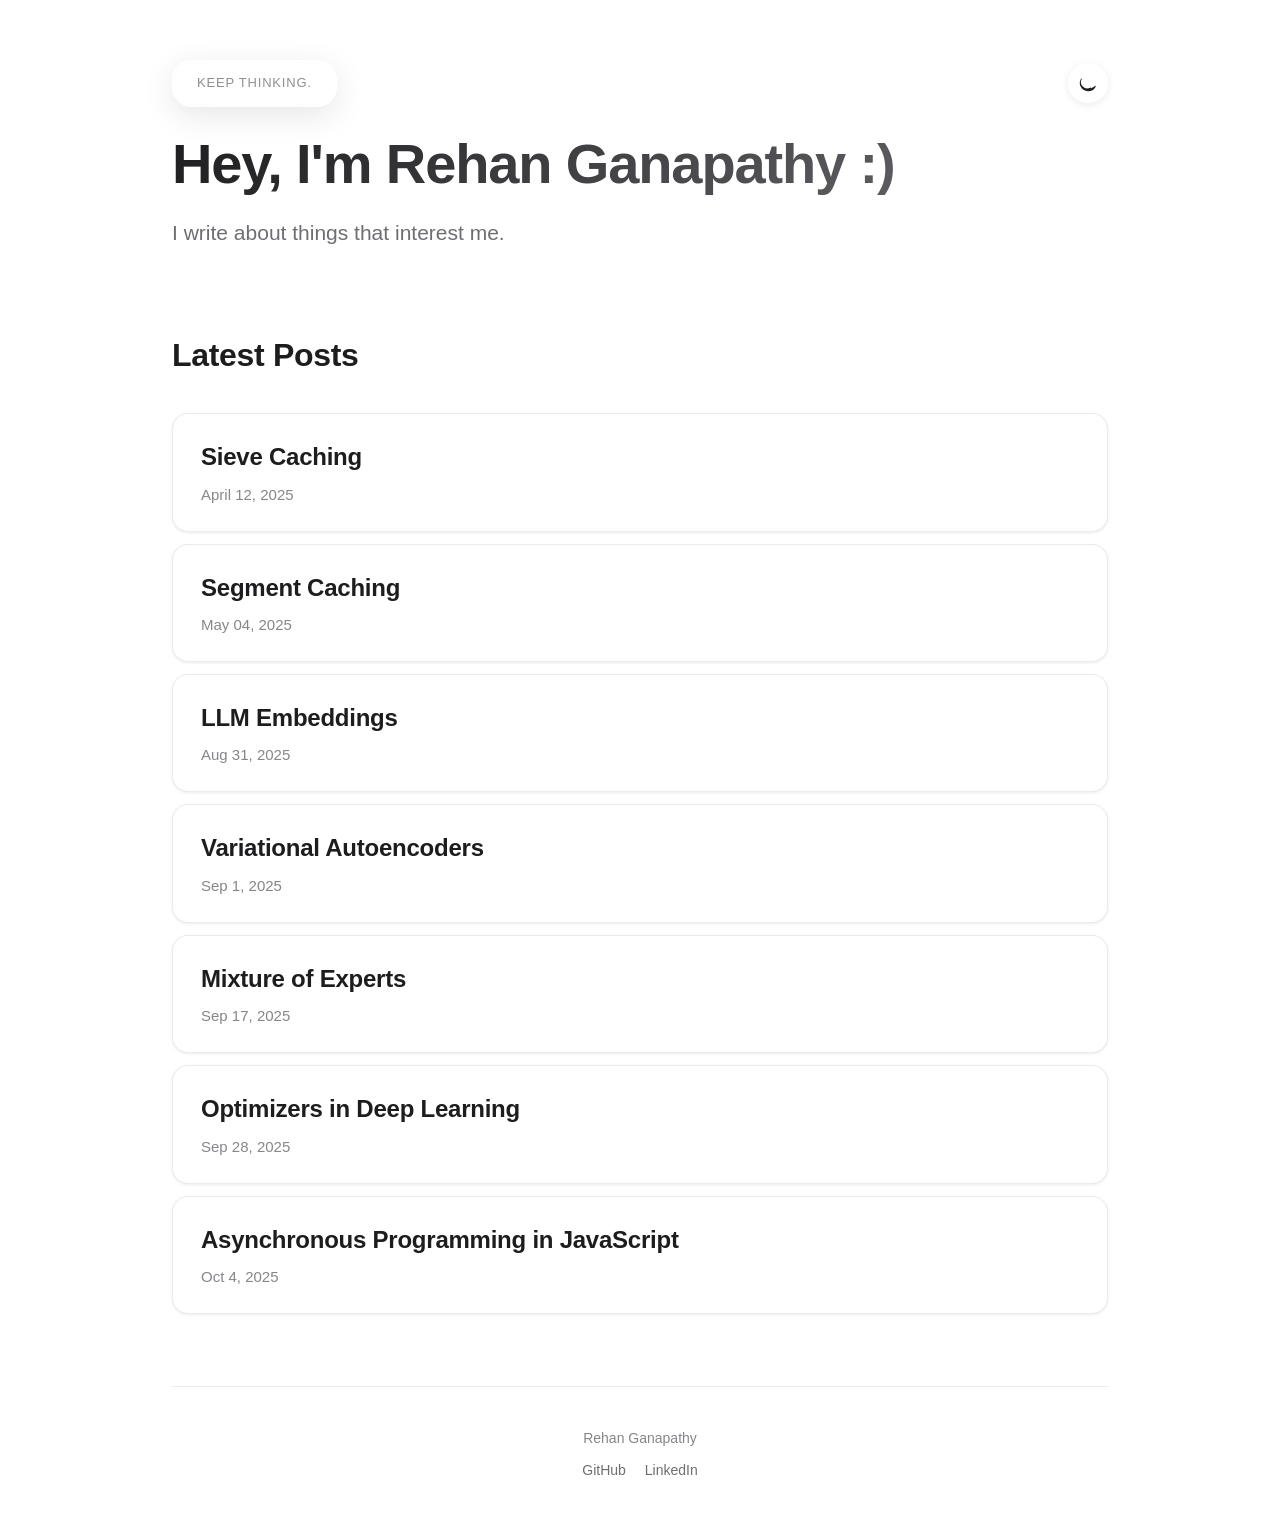
==== index.html @ 19451229 "async" ====
<!DOCTYPE html>
<html lang="en">

<head>
  <meta charset="UTF-8" />
  <meta name="viewport" content="width=device-width, initial-scale=1.0" />
  <title>Rehan Ganapathy – Blog</title>
  <style>
    * {
      margin: 0;
      padding: 0;
      box-sizing: border-box;
    }

    :root {
      --bg-primary: #ffffff;
      --bg-secondary: #f5f5f7;
      --bg-card: #ffffff;
      --text-primary: #1d1d1f;
      --text-secondary: #6e6e73;
      --text-tertiary: #86868b;
      --border: rgba(0, 0, 0, 0.08);
      --accent: #0071e3;
      --accent-hover: #0077ed;
      --shadow: rgba(0, 0, 0, 0.08);
    }

    .dark-mode {
      --bg-primary: #000000;
      --bg-secondary: #0a0a0a;
      --bg-card: #161616;
      --text-primary: #f5f5f7;
      --text-secondary: #a1a1a6;
      --text-tertiary: #6e6e73;
      --border: rgba(255, 255, 255, 0.1);
      --accent: #2997ff;
      --accent-hover: #409eff;
      --shadow: rgba(255, 255, 255, 0.05);
    }

    body {
      font-family: -apple-system, BlinkMacSystemFont, 'SF Pro Display', 'Segoe UI', Roboto, sans-serif;
      background: var(--bg-primary);
      color: var(--text-primary);
      line-height: 1.6;
      transition: background-color 0.4s cubic-bezier(0.4, 0, 0.2, 1), color 0.4s cubic-bezier(0.4, 0, 0.2, 1);
      -webkit-font-smoothing: antialiased;
      -moz-osx-font-smoothing: grayscale;
    }

    .container {
      max-width: 980px;
      margin: 0 auto;
      padding: 0 22px;
    }

    /* Header */
    header {
      padding: 60px 0 40px;
      animation: fadeInDown 0.8s cubic-bezier(0.4, 0, 0.2, 1);
    }

    .header-top {
      display: flex;
      justify-content: space-between;
      align-items: center;
      margin-bottom: 12px;
    }

    .tagline {
      font-size: 13px;
      font-weight: 500;
      letter-spacing: 0.8px;
      text-transform: uppercase;
      color: var(--text-tertiary);
      opacity: 0;
      animation: fadeIn 0.8s cubic-bezier(0.4, 0, 0.2, 1) 0.2s forwards;
      position: relative;
      padding: 12px 24px;
      background: linear-gradient(135deg, rgba(255, 255, 255, 0.1), rgba(255, 255, 255, 0.05));
      backdrop-filter: blur(10px);
      -webkit-backdrop-filter: blur(10px);
      border-radius: 20px;
      border: 1px solid rgba(255, 255, 255, 0.18);
      box-shadow: 0 8px 32px rgba(0, 0, 0, 0.1);
      overflow: hidden;
    }

    .dark-mode .tagline {
      background: linear-gradient(135deg, rgba(255, 255, 255, 0.05), rgba(255, 255, 255, 0.02));
      border: 1px solid rgba(255, 255, 255, 0.1);
      box-shadow: 0 8px 32px rgba(0, 0, 0, 0.3);
    }

    .tagline::before {
      content: '';
      position: absolute;
      top: 0;
      left: -100%;
      width: 100%;
      height: 100%;
      background: linear-gradient(90deg, transparent, rgba(255, 255, 255, 0.3), transparent);
      animation: shimmer 3s infinite;
    }

    .tagline::after {
      content: '';
      position: absolute;
      top: -50%;
      left: -50%;
      width: 200%;
      height: 200%;
      background: radial-gradient(circle, rgba(255, 255, 255, 0.1) 0%, transparent 70%);
      animation: liquidMove 8s ease-in-out infinite;
    }

    @keyframes shimmer {
      0% {
        left: -100%;
      }

      100% {
        left: 100%;
      }
    }

    @keyframes liquidMove {

      0%,
      100% {
        transform: translate(0, 0) scale(1);
      }

      33% {
        transform: translate(30%, 20%) scale(1.1);
      }

      66% {
        transform: translate(-20%, 30%) scale(0.9);
      }
    }

    .theme-toggle {
      width: 40px;
      height: 40px;
      border-radius: 50%;
      border: none;
      background: var(--bg-card);
      color: var(--text-primary);
      cursor: pointer;
      display: flex;
      align-items: center;
      justify-content: center;
      transition: all 0.3s cubic-bezier(0.4, 0, 0.2, 1);
      box-shadow: 0 2px 8px var(--shadow);
    }

    .theme-toggle:hover {
      transform: scale(1.05);
      box-shadow: 0 4px 12px var(--shadow);
    }

    .theme-toggle:active {
      transform: scale(0.95);
    }

    .theme-icon {
      width: 20px;
      height: 20px;
      transition: transform 0.4s cubic-bezier(0.4, 0, 0.2, 1);
    }

    h1 {
      font-size: 56px;
      font-weight: 700;
      letter-spacing: -0.02em;
      margin-bottom: 8px;
      background: linear-gradient(135deg, var(--text-primary) 0%, var(--text-secondary) 100%);
      -webkit-background-clip: text;
      -webkit-text-fill-color: transparent;
      background-clip: text;
      opacity: 0;
      animation: fadeInUp 0.8s cubic-bezier(0.4, 0, 0.2, 1) 0.3s forwards;
    }

    .subtitle {
      font-size: 21px;
      color: var(--text-secondary);
      font-weight: 400;
      opacity: 0;
      animation: fadeInUp 0.8s cubic-bezier(0.4, 0, 0.2, 1) 0.4s forwards;
    }

    /* Main Content */
    main {
      padding: 40px 0 60px;
    }

    .section-title {
      font-size: 32px;
      font-weight: 600;
      letter-spacing: -0.01em;
      margin-bottom: 32px;
      color: var(--text-primary);
      opacity: 0;
      animation: fadeInUp 0.8s cubic-bezier(0.4, 0, 0.2, 1) 0.5s forwards;
    }

    .posts-list {
      list-style: none;
    }

    .post-item {
      margin-bottom: 12px;
      opacity: 0;
      animation: fadeInUp 0.8s cubic-bezier(0.4, 0, 0.2, 1) forwards;
    }

    .post-item:nth-child(1) {
      animation-delay: 0.6s;
    }

    .post-item:nth-child(2) {
      animation-delay: 0.65s;
    }

    .post-item:nth-child(3) {
      animation-delay: 0.7s;
    }

    .post-item:nth-child(4) {
      animation-delay: 0.75s;
    }

    .post-item:nth-child(5) {
      animation-delay: 0.8s;
    }

    .post-item:nth-child(6) {
      animation-delay: 0.85s;
    }

    .post-item:nth-child(7) {
      animation-delay: 0.9s;
    }

    .post-link {
      display: block;
      padding: 24px 28px;
      background: var(--bg-card);
      border-radius: 16px;
      border: 1px solid var(--border);
      text-decoration: none;
      transition: all 0.3s cubic-bezier(0.4, 0, 0.2, 1);
      box-shadow: 0 1px 3px var(--shadow);
    }

    .post-link:hover {
      transform: translateY(-2px);
      box-shadow: 0 8px 24px var(--shadow);
      border-color: var(--accent);
    }

    .post-title {
      font-size: 24px;
      font-weight: 600;
      letter-spacing: -0.01em;
      color: var(--text-primary);
      margin-bottom: 6px;
      transition: color 0.3s cubic-bezier(0.4, 0, 0.2, 1);
    }

    .post-link:hover .post-title {
      color: var(--accent);
    }

    .post-date {
      font-size: 15px;
      color: var(--text-tertiary);
      font-weight: 400;
    }

    /* Footer */
    footer {
      padding: 40px 0;
      text-align: center;
      color: var(--text-tertiary);
      font-size: 14px;
      border-top: 1px solid var(--border);
      opacity: 0;
      animation: fadeIn 0.8s cubic-bezier(0.4, 0, 0.2, 1) 1s forwards;
    }

    /* Animations */
    @keyframes fadeIn {
      from {
        opacity: 0;
      }

      to {
        opacity: 1;
      }
    }

    @keyframes fadeInDown {
      from {
        opacity: 0;
        transform: translateY(-20px);
      }

      to {
        opacity: 1;
        transform: translateY(0);
      }
    }

    @keyframes fadeInUp {
      from {
        opacity: 0;
        transform: translateY(20px);
      }

      to {
        opacity: 1;
        transform: translateY(0);
      }
    }

    /* Responsive */
    @media (max-width: 768px) {
      h1 {
        font-size: 40px;
      }

      .subtitle {
        font-size: 18px;
      }

      .section-title {
        font-size: 28px;
      }

      .post-title {
        font-size: 20px;
      }

      .post-link {
        padding: 20px 24px;
      }
    }

    @media (max-width: 480px) {
      h1 {
        font-size: 32px;
      }

      .subtitle {
        font-size: 16px;
      }

      .post-link {
        padding: 18px 20px;
      }
    }
  </style>
</head>

<body>
  <div class="container">
    <header>
      <div class="header-top">
        <div class="tagline">keep thinking.</div>
        <button class="theme-toggle" id="themeToggle" aria-label="Toggle theme">
          <svg class="theme-icon" id="themeIcon" fill="currentColor" viewBox="0 0 24 24">
            <path
              d="M21.752 15.002A9.718 9.718 0 0112 21.75a9.75 9.75 0 01-8.485-14.68.75.75 0 011.235-.16 7.5 7.5 0 0010.34 10.34.75.75 0 01.16 1.235z" />
          </svg>
        </button>
      </div>
      <h1>Hey, I'm Rehan Ganapathy :)</h1>
      <p class="subtitle">I write about things that interest me.</p>
    </header>

    <main>
      <h2 class="section-title">Latest Posts</h2>
      <ul class="posts-list">
        <li class="post-item">
          <a href="/posts/sieve.html" class="post-link">
            <div class="post-title">Sieve Caching</div>
            <div class="post-date">April 12, 2025</div>
          </a>
        </li>
        <li class="post-item">
          <a href="/posts/segacache.html" class="post-link">
            <div class="post-title">Segment Caching</div>
            <div class="post-date">May 04, 2025</div>
          </a>
        </li>
        <li class="post-item">
          <a href="/posts/llm_embeddings.html" class="post-link">
            <div class="post-title">LLM Embeddings</div>
            <div class="post-date">Aug 31, 2025</div>
          </a>
        </li>
        <li class="post-item">
          <a href="/posts/vae.html" class="post-link">
            <div class="post-title">Variational Autoencoders</div>
            <div class="post-date">Sep 1, 2025</div>
          </a>
        </li>
        <li class="post-item">
          <a href="/posts/moe.html" class="post-link">
            <div class="post-title">Mixture of Experts</div>
            <div class="post-date">Sep 17, 2025</div>
          </a>
        </li>
        <li class="post-item">
          <a href="/posts/optimisers.html" class="post-link">
            <div class="post-title">Optimizers in Deep Learning</div>
            <div class="post-date">Sep 28, 2025</div>
          </a>
        </li>
        <li class="post-item">
          <a href="/posts/async-js.html" class="post-link">
            <div class="post-title">Asynchronous Programming in JavaScript</div>
            <div class="post-date">Oct 4, 2025</div>
          </a>
        </li>
      </ul>
    </main>

    <footer>
      Rehan Ganapathy
      <div style="margin-top: 10px;">
        <a href="https://github.com/rehanganapathy" target="_blank"
          style="margin-right: 15px; text-decoration: none; color: var(--text-secondary);">GitHub</a>
        <a href="https://linkedin.com/in/rehanganapathy" target="_blank"
          style="text-decoration: none; color: var(--text-secondary);">LinkedIn</a>
      </div>
    </footer>
  </div>

  <script>
    const themeToggle = document.getElementById('themeToggle');
    const themeIcon = document.getElementById('themeIcon');
    const html = document.documentElement;

    // Initialize theme from memory
    let darkMode = false;
    const savedTheme = window.darkModePreference;
    if (savedTheme !== undefined) {
      darkMode = savedTheme;
    } else if (window.matchMedia('(prefers-color-scheme: dark)').matches) {
      darkMode = true;
    }

    function updateTheme() {
      if (darkMode) {
        document.body.classList.add('dark-mode');
        themeIcon.innerHTML = '<circle cx="12" cy="12" r="5"/><line x1="12" y1="1" x2="12" y2="3"/><line x1="12" y1="21" x2="12" y2="23"/><line x1="4.22" y1="4.22" x2="5.64" y2="5.64"/><line x1="18.36" y1="18.36" x2="19.78" y2="19.78"/><line x1="1" y1="12" x2="3" y2="12"/><line x1="21" y1="12" x2="23" y2="12"/><line x1="4.22" y1="19.78" x2="5.64" y2="18.36"/><line x1="18.36" y1="5.64" x2="19.78" y2="4.22"/>';
      } else {
        document.body.classList.remove('dark-mode');
        themeIcon.innerHTML = '<path d="M21.752 15.002A9.718 9.718 0 0112 21.75a9.75 9.75 0 01-8.485-14.68.75.75 0 011.235-.16 7.5 7.5 0 0010.34 10.34.75.75 0 01.16 1.235z" />';
      }
      window.darkModePreference = darkMode;
    }

    themeToggle.addEventListener('click', () => {
      darkMode = !darkMode;
      updateTheme();
    });

    updateTheme();
  </script>
</body>

</html>
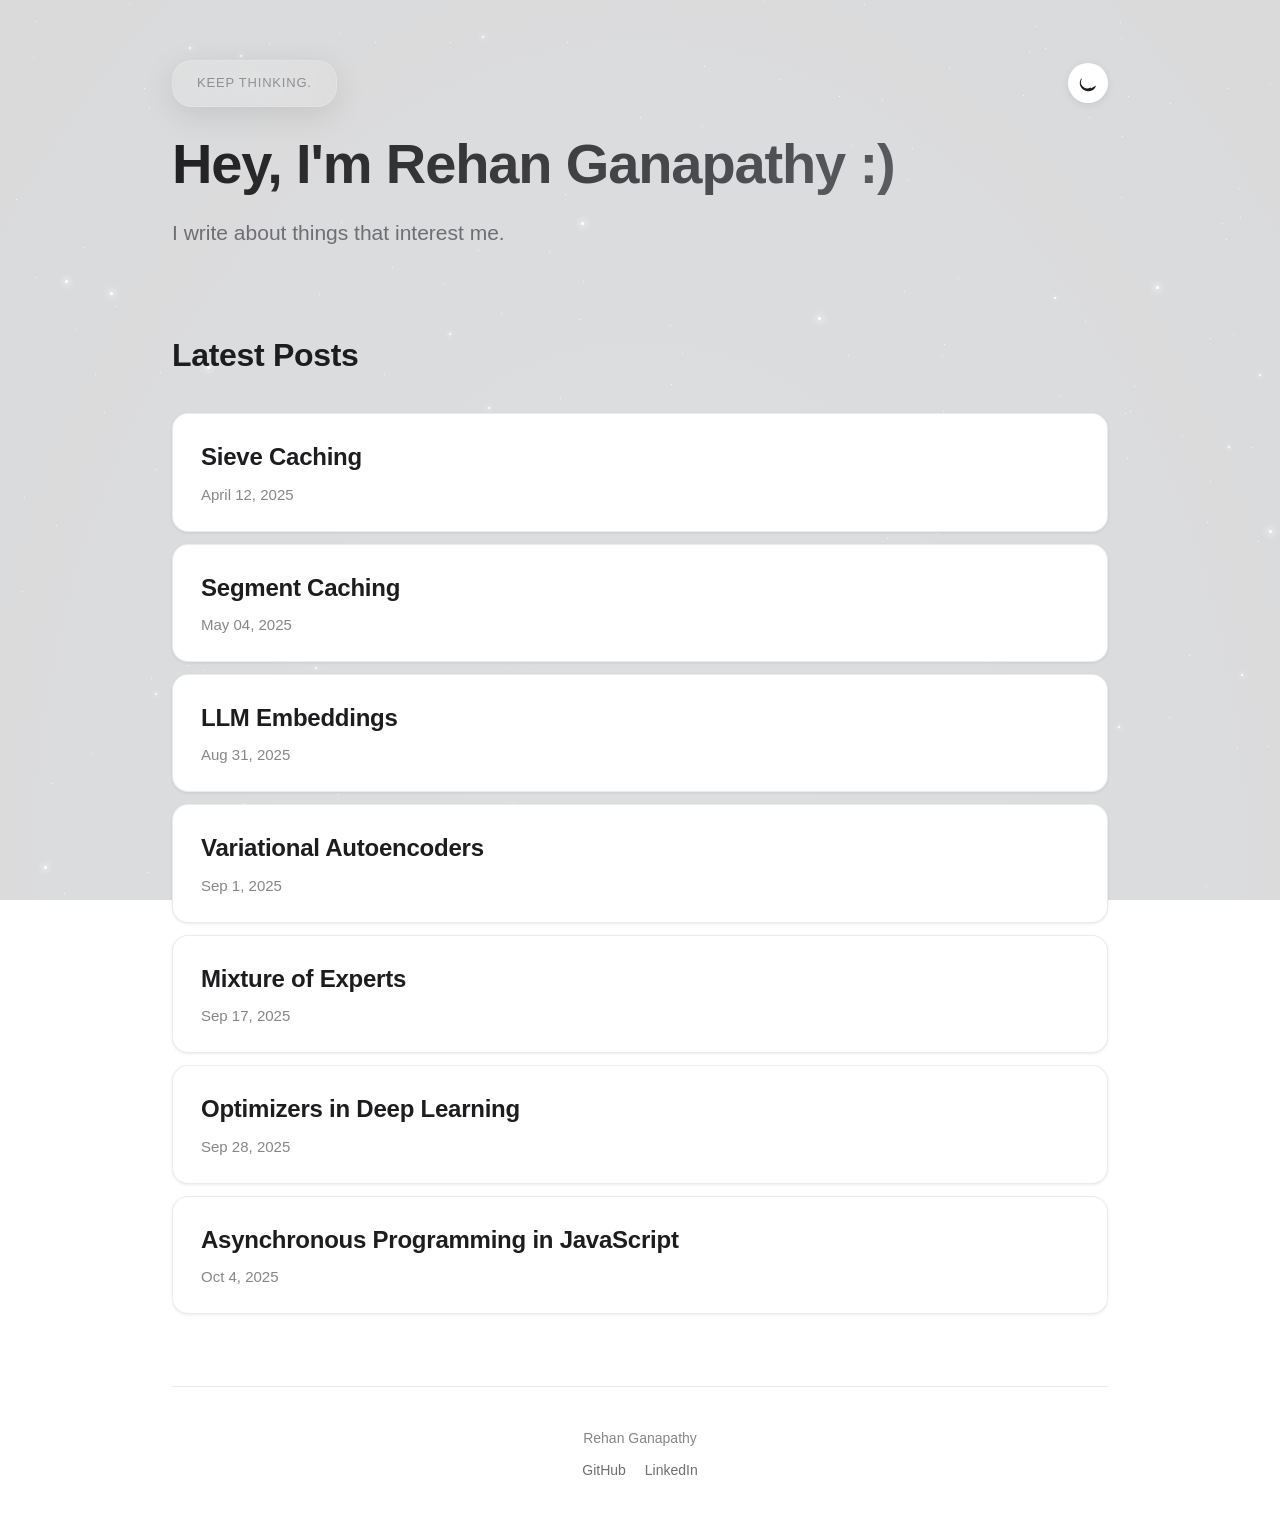
==== commit 1a0bc68c: "bg" ====
--- a/index.html
+++ b/index.html
@@ -5,6 +5,7 @@
   <meta charset="UTF-8" />
   <meta name="viewport" content="width=device-width, initial-scale=1.0" />
   <title>Rehan Ganapathy – Blog</title>
+  <link rel="icon" href="favicon.png" type="image/x-icon" />
   <style>
     * {
       margin: 0;
@@ -46,12 +47,70 @@
       transition: background-color 0.4s cubic-bezier(0.4, 0, 0.2, 1), color 0.4s cubic-bezier(0.4, 0, 0.2, 1);
       -webkit-font-smoothing: antialiased;
       -moz-osx-font-smoothing: grayscale;
+      position: relative;
+      overflow-x: hidden;
+    }
+
+    /* Astronomical Background with Shooting Stars */
+    .stars-container {
+      position: fixed;
+      top: 0;
+      left: 0;
+      width: 100%;
+      height: 100%;
+      pointer-events: none;
+      z-index: 0;
+      overflow: hidden;
+      background: radial-gradient(ellipse at bottom, #1B2735 0%, #090A0F 100%);
+      opacity: 0.15;
+    }
+
+    .dark-mode .stars-container {
+      opacity: 0.6;
+    }
+
+    /* Static starfield */
+    .star {
+      position: absolute;
+      width: 1px;
+      height: 1px;
+      background: white;
+      border-radius: 50%;
+      animation: twinkle 3s infinite;
+    }
+
+    @keyframes twinkle {
+
+      0%,
+      100% {
+        opacity: 0.3;
+      }
+
+      50% {
+        opacity: 1;
+      }
+    }
+
+    /* Larger accent stars */
+    .star.large {
+      width: 2px;
+      height: 2px;
+      box-shadow: 0 0 4px 1px rgba(255, 255, 255, 0.5);
+    }
+
+    .star.xlarge {
+      width: 3px;
+      height: 3px;
+      box-shadow: 0 0 6px 2px rgba(255, 255, 255, 0.6);
+      animation: twinkle 2s infinite;
     }
 
     .container {
       max-width: 980px;
       margin: 0 auto;
       padding: 0 22px;
+      position: relative;
+      z-index: 1;
     }
 
     /* Header */
@@ -366,6 +425,8 @@
 </head>
 
 <body>
+  <div class="stars-container" id="starsContainer"></div>
+
   <div class="container">
     <header>
       <div class="header-top">
@@ -441,6 +502,36 @@
   </div>
 
   <script>
+    // Create astronomical background with shooting stars
+    const starsContainer = document.getElementById('starsContainer');
+
+    // Create static starfield
+    function createStarfield() {
+      const numberOfStars = 200;
+
+      for (let i = 0; i < numberOfStars; i++) {
+        const star = document.createElement('div');
+        star.className = 'star';
+
+        // Random size categories
+        const rand = Math.random();
+        if (rand > 0.95) {
+          star.classList.add('xlarge');
+        } else if (rand > 0.85) {
+          star.classList.add('large');
+        }
+
+        star.style.left = `${Math.random() * 100}%`;
+        star.style.top = `${Math.random() * 100}%`;
+        star.style.animationDelay = `${Math.random() * 3}s`;
+
+        starsContainer.appendChild(star);
+      }
+    }
+
+    // Initialize starfield
+    createStarfield();
+
     const themeToggle = document.getElementById('themeToggle');
     const themeIcon = document.getElementById('themeIcon');
     const html = document.documentElement;
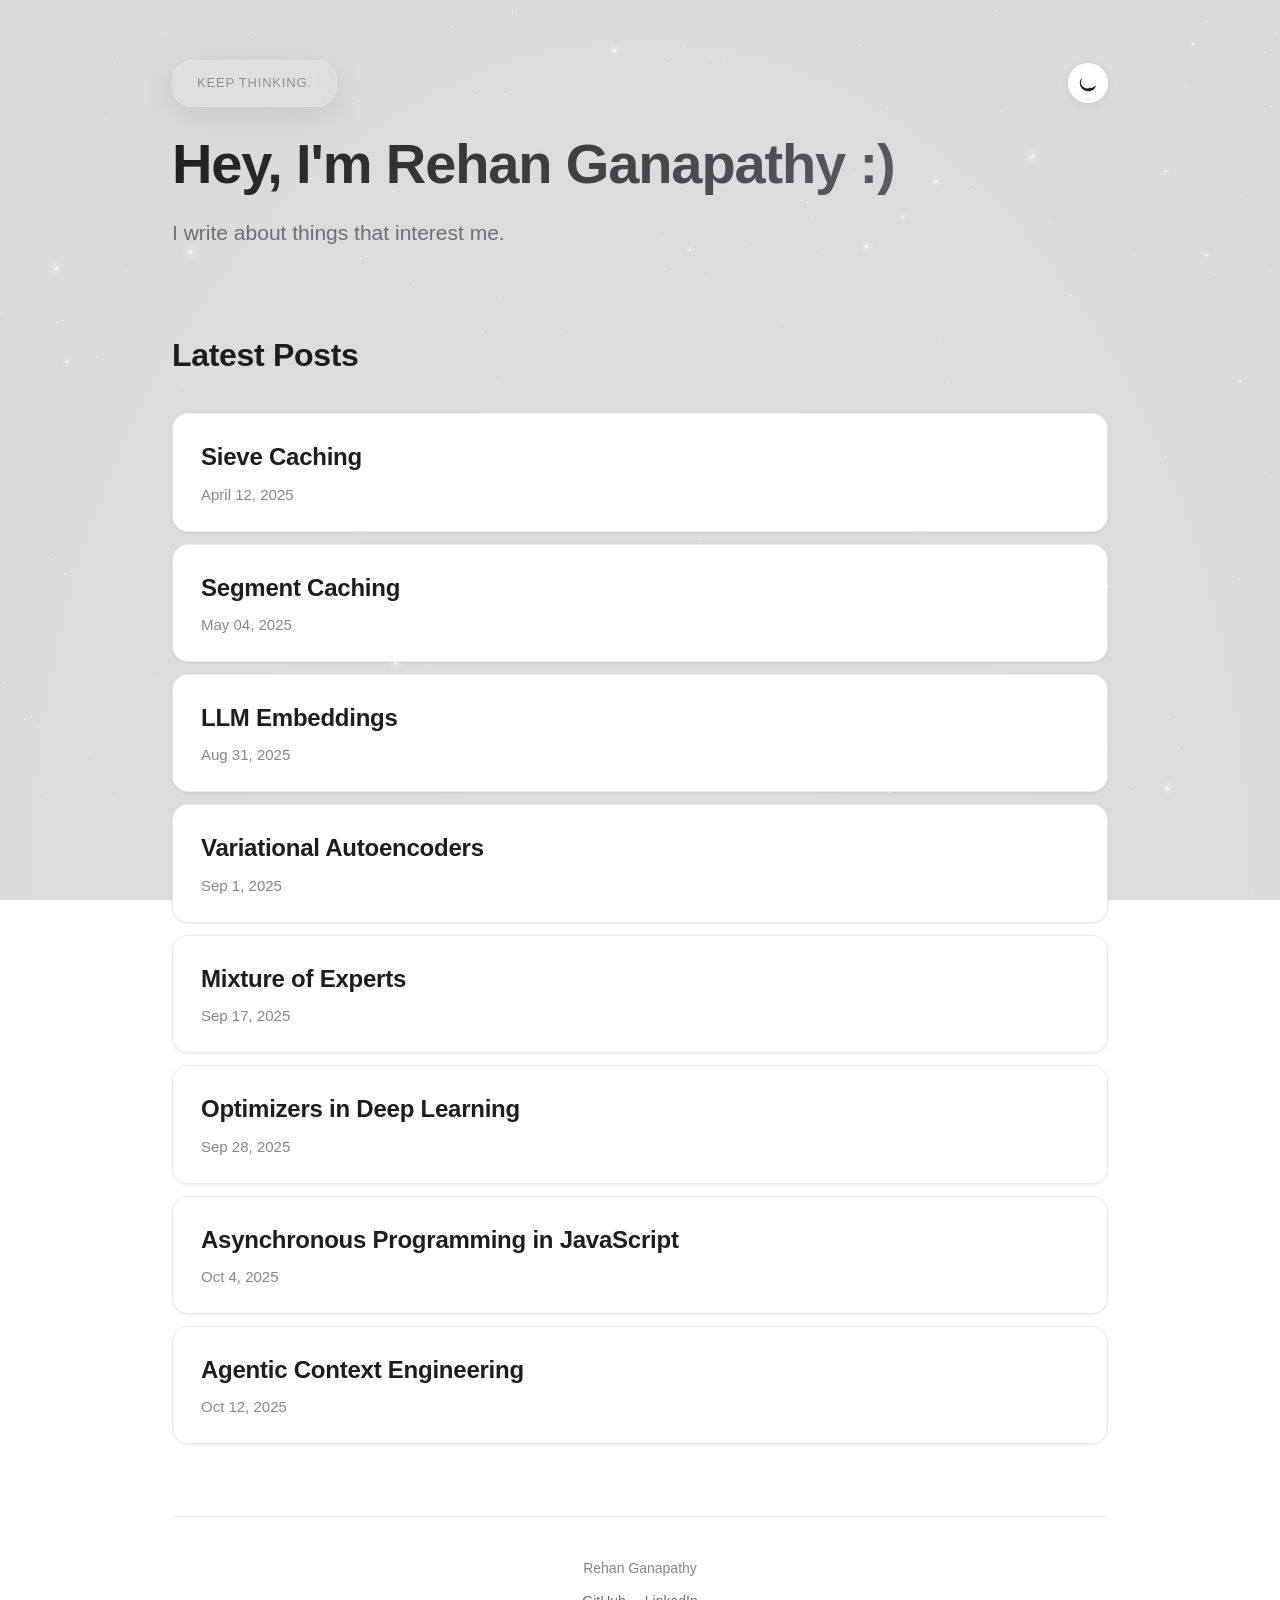
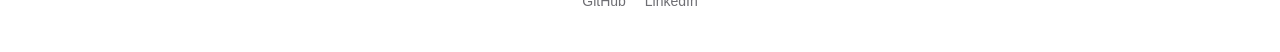
==== commit 127efad5: "context eng" ====
--- a/index.html
+++ b/index.html
@@ -487,6 +487,12 @@
             <div class="post-date">Oct 4, 2025</div>
           </a>
         </li>
+        <li class="post-item">
+          <a href="/posts/agent_context_engineering.html" class="post-link">
+            <div class="post-title">Agentic Context Engineering</div>
+            <div class="post-date">Oct 12, 2025</div>
+          </a>
+        </li>
       </ul>
     </main>
 
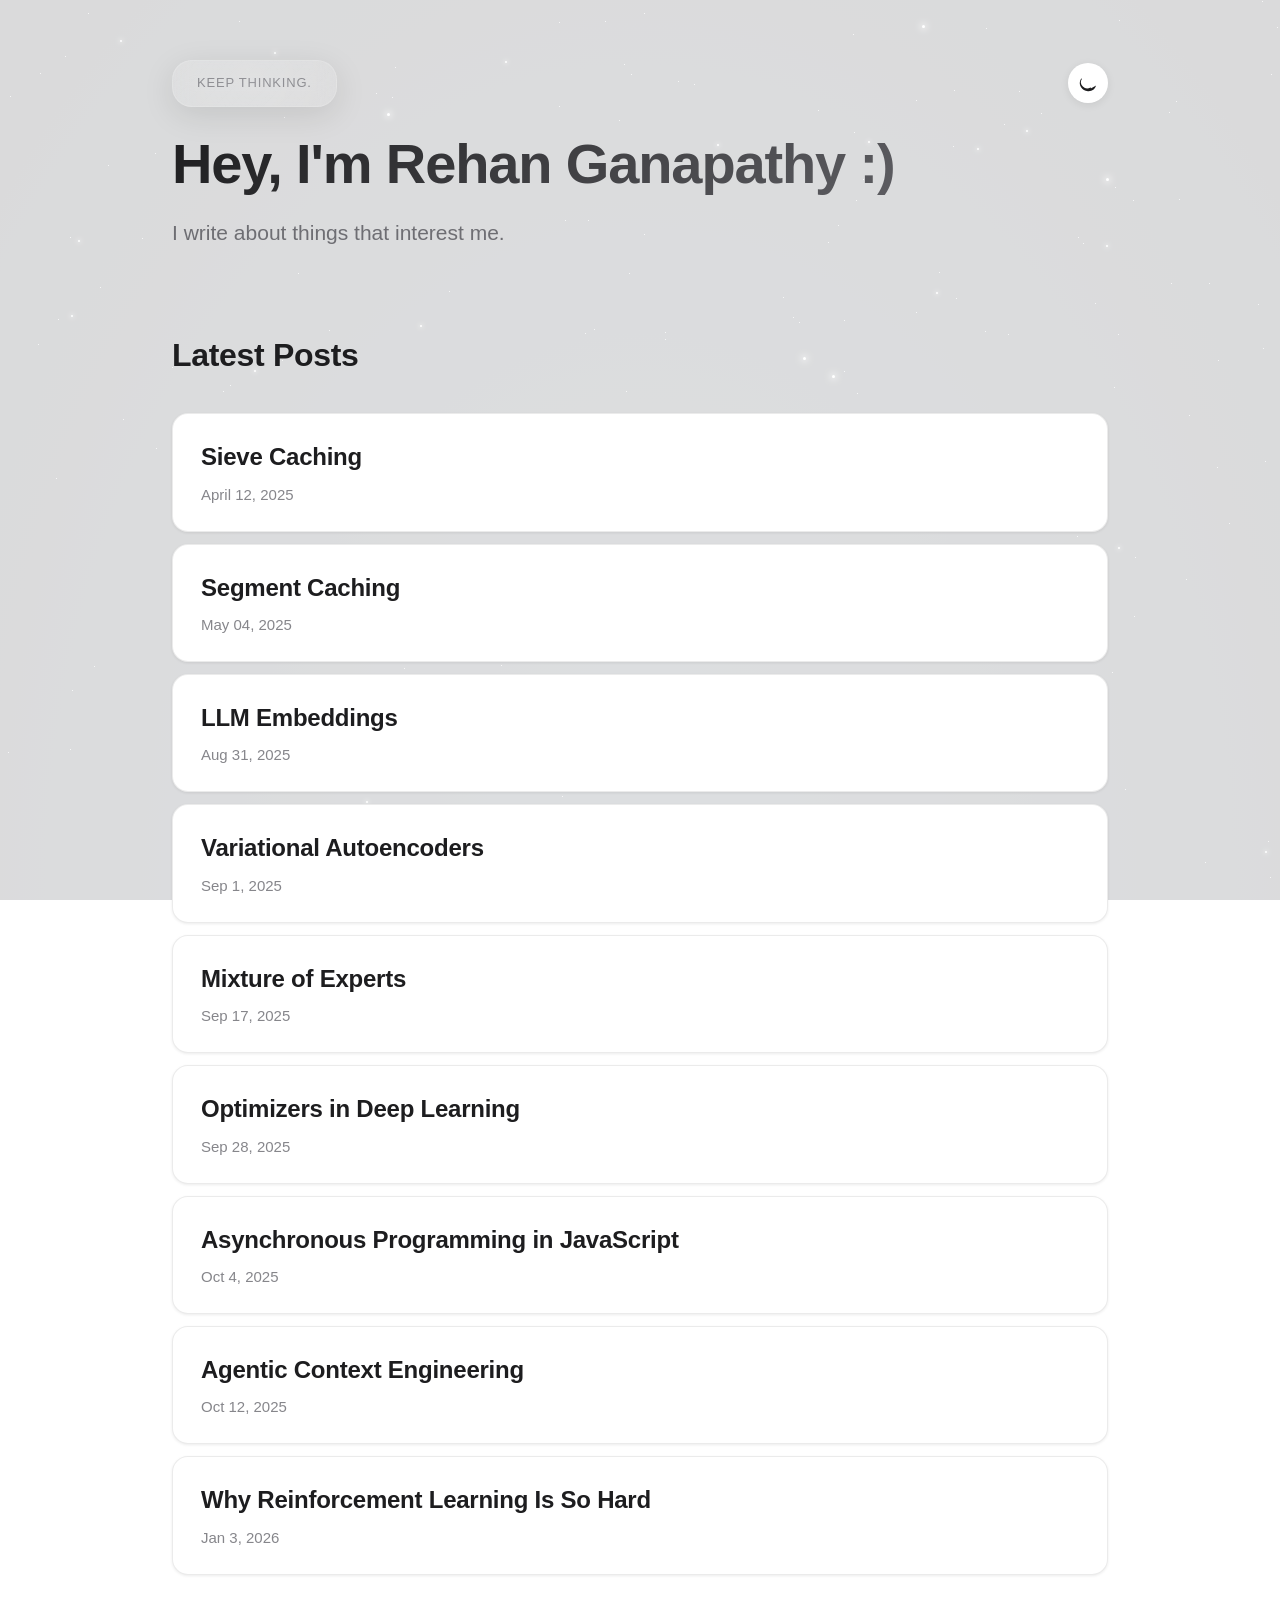
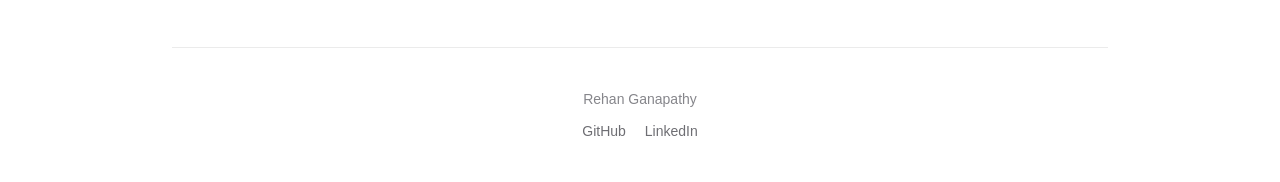
==== commit cce148f3: "rl vs sl" ====
--- a/index.html
+++ b/index.html
@@ -493,6 +493,12 @@
             <div class="post-date">Oct 12, 2025</div>
           </a>
         </li>
+        <li class="post-item">
+          <a href="/posts/rl_information_bottleneck.html" class="post-link">
+            <div class="post-title">Why Reinforcement Learning Is So Hard</div>
+            <div class="post-date">Jan 3, 2026</div>
+          </a>
+        </li>
       </ul>
     </main>
 
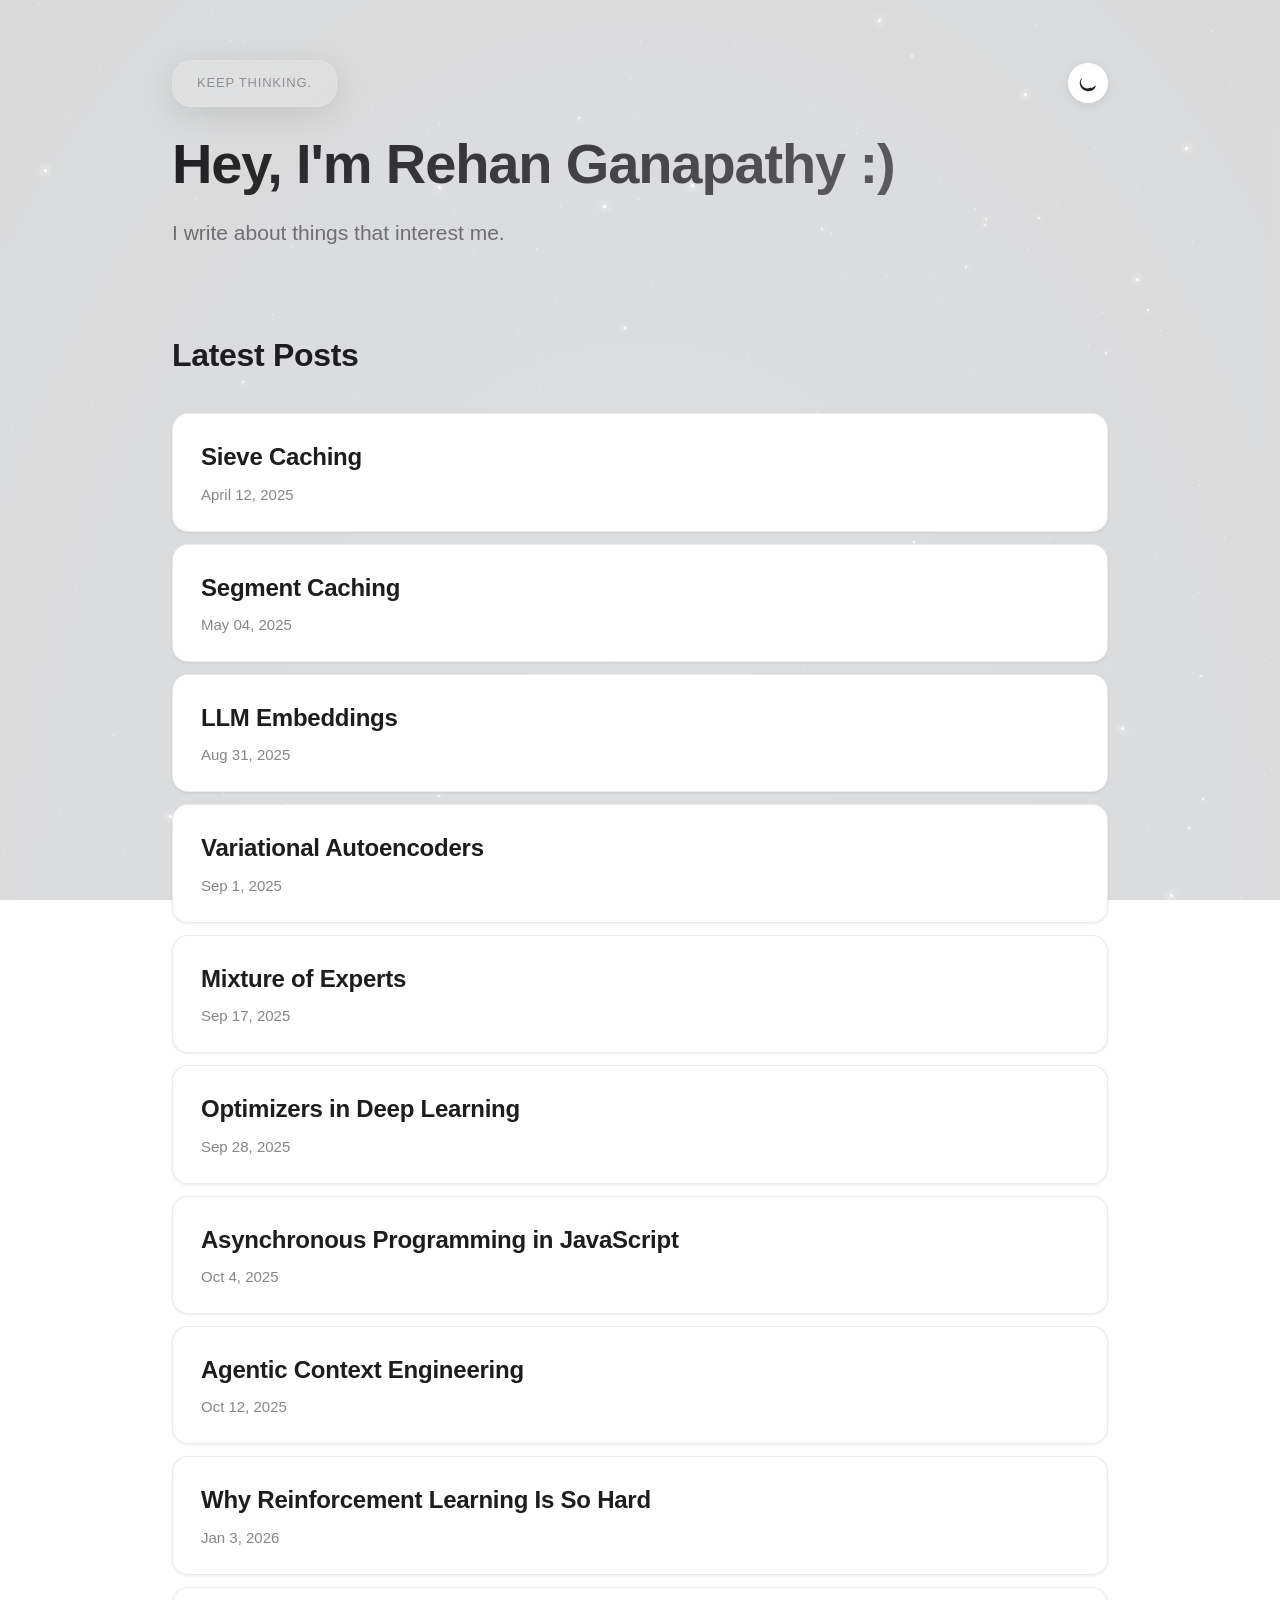
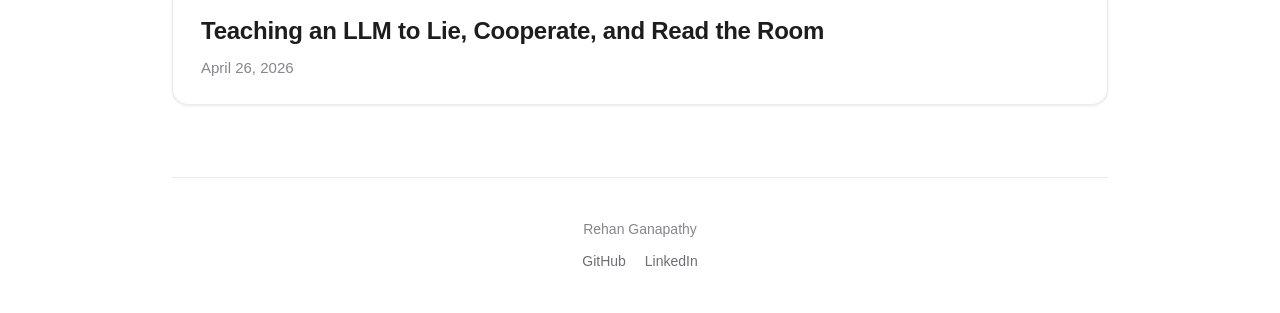
==== commit 153e9388: "rl env" ====
--- a/index.html
+++ b/index.html
@@ -303,6 +303,18 @@
       animation-delay: 0.9s;
     }
 
+    .post-item:nth-child(8) {
+      animation-delay: 0.95s;
+    }
+
+    .post-item:nth-child(9) {
+      animation-delay: 1s;
+    }
+
+    .post-item:nth-child(10) {
+      animation-delay: 1.05s;
+    }
+
     .post-link {
       display: block;
       padding: 24px 28px;
@@ -499,6 +511,12 @@
             <div class="post-date">Jan 3, 2026</div>
           </a>
         </li>
+        <li class="post-item">
+          <a href="/posts/speedrun.html" class="post-link">
+            <div class="post-title">Teaching an LLM to Lie, Cooperate, and Read the Room</div>
+            <div class="post-date">April 26, 2026</div>
+          </a>
+        </li>
       </ul>
     </main>
 
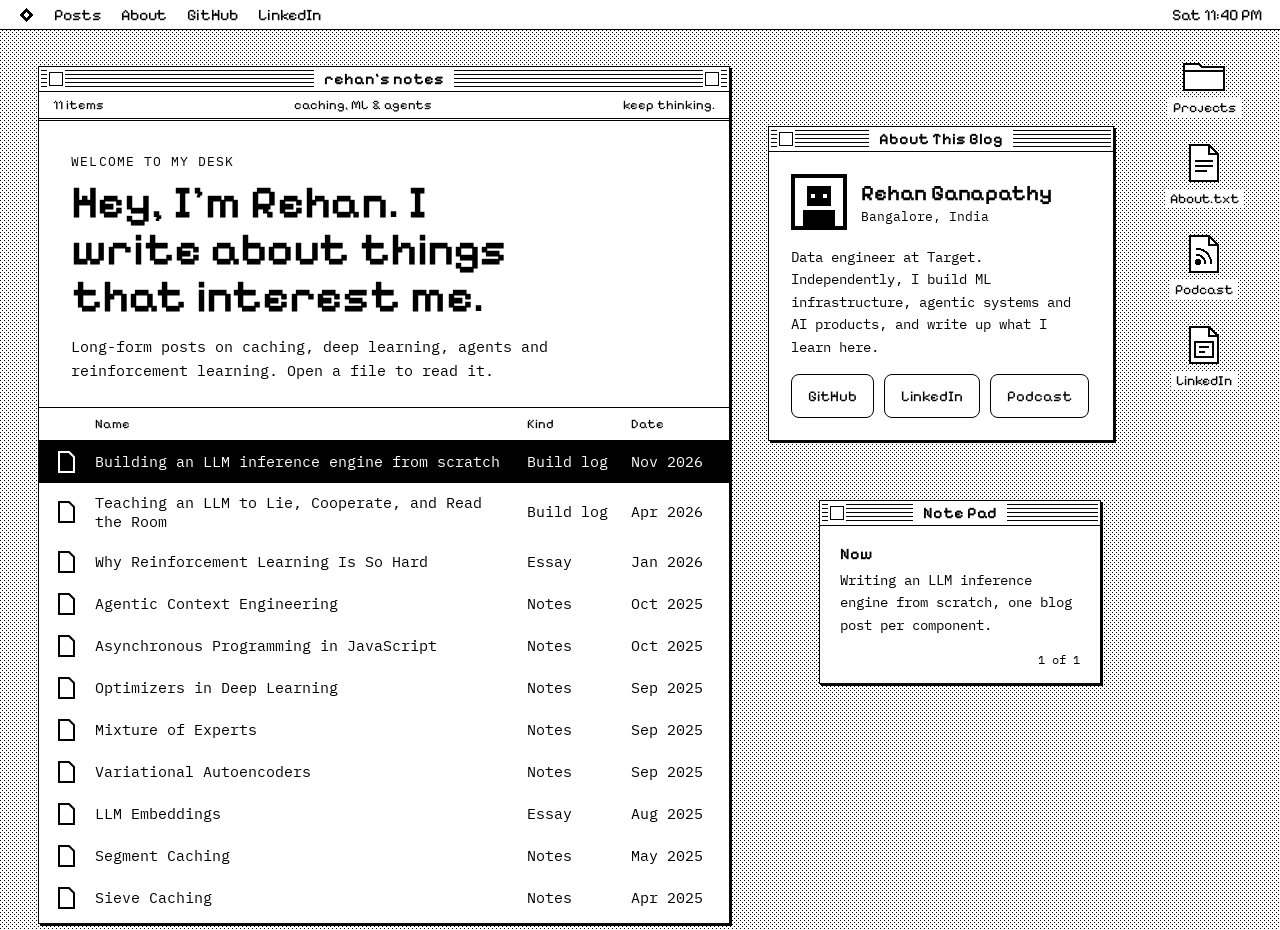
==== commit 60b0f6f3: "Retro Mac restyle and LLM inference engine post - New shared 1-bit theme (assets/retro.css, assets/r" ====
--- a/index.html
+++ b/index.html
@@ -2,597 +2,171 @@
 <html lang="en">
 
 <head>
-  <meta charset="UTF-8" />
-  <meta name="viewport" content="width=device-width, initial-scale=1.0" />
+  <meta charset="UTF-8">
+  <meta name="viewport" content="width=device-width, initial-scale=1.0">
   <title>Rehan Ganapathy – Blog</title>
-  <link rel="icon" href="favicon.png" type="image/x-icon" />
-  <style>
-    * {
-      margin: 0;
-      padding: 0;
-      box-sizing: border-box;
-    }
-
-    :root {
-      --bg-primary: #ffffff;
-      --bg-secondary: #f5f5f7;
-      --bg-card: #ffffff;
-      --text-primary: #1d1d1f;
-      --text-secondary: #6e6e73;
-      --text-tertiary: #86868b;
-      --border: rgba(0, 0, 0, 0.08);
-      --accent: #0071e3;
-      --accent-hover: #0077ed;
-      --shadow: rgba(0, 0, 0, 0.08);
-    }
-
-    .dark-mode {
-      --bg-primary: #000000;
-      --bg-secondary: #0a0a0a;
-      --bg-card: #161616;
-      --text-primary: #f5f5f7;
-      --text-secondary: #a1a1a6;
-      --text-tertiary: #6e6e73;
-      --border: rgba(255, 255, 255, 0.1);
-      --accent: #2997ff;
-      --accent-hover: #409eff;
-      --shadow: rgba(255, 255, 255, 0.05);
-    }
-
-    body {
-      font-family: -apple-system, BlinkMacSystemFont, 'SF Pro Display', 'Segoe UI', Roboto, sans-serif;
-      background: var(--bg-primary);
-      color: var(--text-primary);
-      line-height: 1.6;
-      transition: background-color 0.4s cubic-bezier(0.4, 0, 0.2, 1), color 0.4s cubic-bezier(0.4, 0, 0.2, 1);
-      -webkit-font-smoothing: antialiased;
-      -moz-osx-font-smoothing: grayscale;
-      position: relative;
-      overflow-x: hidden;
-    }
-
-    /* Astronomical Background with Shooting Stars */
-    .stars-container {
-      position: fixed;
-      top: 0;
-      left: 0;
-      width: 100%;
-      height: 100%;
-      pointer-events: none;
-      z-index: 0;
-      overflow: hidden;
-      background: radial-gradient(ellipse at bottom, #1B2735 0%, #090A0F 100%);
-      opacity: 0.15;
-    }
-
-    .dark-mode .stars-container {
-      opacity: 0.6;
-    }
-
-    /* Static starfield */
-    .star {
-      position: absolute;
-      width: 1px;
-      height: 1px;
-      background: white;
-      border-radius: 50%;
-      animation: twinkle 3s infinite;
-    }
-
-    @keyframes twinkle {
-
-      0%,
-      100% {
-        opacity: 0.3;
-      }
-
-      50% {
-        opacity: 1;
-      }
-    }
-
-    /* Larger accent stars */
-    .star.large {
-      width: 2px;
-      height: 2px;
-      box-shadow: 0 0 4px 1px rgba(255, 255, 255, 0.5);
-    }
-
-    .star.xlarge {
-      width: 3px;
-      height: 3px;
-      box-shadow: 0 0 6px 2px rgba(255, 255, 255, 0.6);
-      animation: twinkle 2s infinite;
-    }
-
-    .container {
-      max-width: 980px;
-      margin: 0 auto;
-      padding: 0 22px;
-      position: relative;
-      z-index: 1;
-    }
-
-    /* Header */
-    header {
-      padding: 60px 0 40px;
-      animation: fadeInDown 0.8s cubic-bezier(0.4, 0, 0.2, 1);
-    }
-
-    .header-top {
-      display: flex;
-      justify-content: space-between;
-      align-items: center;
-      margin-bottom: 12px;
-    }
-
-    .tagline {
-      font-size: 13px;
-      font-weight: 500;
-      letter-spacing: 0.8px;
-      text-transform: uppercase;
-      color: var(--text-tertiary);
-      opacity: 0;
-      animation: fadeIn 0.8s cubic-bezier(0.4, 0, 0.2, 1) 0.2s forwards;
-      position: relative;
-      padding: 12px 24px;
-      background: linear-gradient(135deg, rgba(255, 255, 255, 0.1), rgba(255, 255, 255, 0.05));
-      backdrop-filter: blur(10px);
-      -webkit-backdrop-filter: blur(10px);
-      border-radius: 20px;
-      border: 1px solid rgba(255, 255, 255, 0.18);
-      box-shadow: 0 8px 32px rgba(0, 0, 0, 0.1);
-      overflow: hidden;
-    }
-
-    .dark-mode .tagline {
-      background: linear-gradient(135deg, rgba(255, 255, 255, 0.05), rgba(255, 255, 255, 0.02));
-      border: 1px solid rgba(255, 255, 255, 0.1);
-      box-shadow: 0 8px 32px rgba(0, 0, 0, 0.3);
-    }
-
-    .tagline::before {
-      content: '';
-      position: absolute;
-      top: 0;
-      left: -100%;
-      width: 100%;
-      height: 100%;
-      background: linear-gradient(90deg, transparent, rgba(255, 255, 255, 0.3), transparent);
-      animation: shimmer 3s infinite;
-    }
-
-    .tagline::after {
-      content: '';
-      position: absolute;
-      top: -50%;
-      left: -50%;
-      width: 200%;
-      height: 200%;
-      background: radial-gradient(circle, rgba(255, 255, 255, 0.1) 0%, transparent 70%);
-      animation: liquidMove 8s ease-in-out infinite;
-    }
-
-    @keyframes shimmer {
-      0% {
-        left: -100%;
-      }
-
-      100% {
-        left: 100%;
-      }
-    }
-
-    @keyframes liquidMove {
-
-      0%,
-      100% {
-        transform: translate(0, 0) scale(1);
-      }
-
-      33% {
-        transform: translate(30%, 20%) scale(1.1);
-      }
-
-      66% {
-        transform: translate(-20%, 30%) scale(0.9);
-      }
-    }
-
-    .theme-toggle {
-      width: 40px;
-      height: 40px;
-      border-radius: 50%;
-      border: none;
-      background: var(--bg-card);
-      color: var(--text-primary);
-      cursor: pointer;
-      display: flex;
-      align-items: center;
-      justify-content: center;
-      transition: all 0.3s cubic-bezier(0.4, 0, 0.2, 1);
-      box-shadow: 0 2px 8px var(--shadow);
-    }
-
-    .theme-toggle:hover {
-      transform: scale(1.05);
-      box-shadow: 0 4px 12px var(--shadow);
-    }
-
-    .theme-toggle:active {
-      transform: scale(0.95);
-    }
-
-    .theme-icon {
-      width: 20px;
-      height: 20px;
-      transition: transform 0.4s cubic-bezier(0.4, 0, 0.2, 1);
-    }
-
-    h1 {
-      font-size: 56px;
-      font-weight: 700;
-      letter-spacing: -0.02em;
-      margin-bottom: 8px;
-      background: linear-gradient(135deg, var(--text-primary) 0%, var(--text-secondary) 100%);
-      -webkit-background-clip: text;
-      -webkit-text-fill-color: transparent;
-      background-clip: text;
-      opacity: 0;
-      animation: fadeInUp 0.8s cubic-bezier(0.4, 0, 0.2, 1) 0.3s forwards;
-    }
-
-    .subtitle {
-      font-size: 21px;
-      color: var(--text-secondary);
-      font-weight: 400;
-      opacity: 0;
-      animation: fadeInUp 0.8s cubic-bezier(0.4, 0, 0.2, 1) 0.4s forwards;
-    }
-
-    /* Main Content */
-    main {
-      padding: 40px 0 60px;
-    }
-
-    .section-title {
-      font-size: 32px;
-      font-weight: 600;
-      letter-spacing: -0.01em;
-      margin-bottom: 32px;
-      color: var(--text-primary);
-      opacity: 0;
-      animation: fadeInUp 0.8s cubic-bezier(0.4, 0, 0.2, 1) 0.5s forwards;
-    }
-
-    .posts-list {
-      list-style: none;
-    }
-
-    .post-item {
-      margin-bottom: 12px;
-      opacity: 0;
-      animation: fadeInUp 0.8s cubic-bezier(0.4, 0, 0.2, 1) forwards;
-    }
-
-    .post-item:nth-child(1) {
-      animation-delay: 0.6s;
-    }
-
-    .post-item:nth-child(2) {
-      animation-delay: 0.65s;
-    }
-
-    .post-item:nth-child(3) {
-      animation-delay: 0.7s;
-    }
-
-    .post-item:nth-child(4) {
-      animation-delay: 0.75s;
-    }
-
-    .post-item:nth-child(5) {
-      animation-delay: 0.8s;
-    }
-
-    .post-item:nth-child(6) {
-      animation-delay: 0.85s;
-    }
-
-    .post-item:nth-child(7) {
-      animation-delay: 0.9s;
-    }
-
-    .post-item:nth-child(8) {
-      animation-delay: 0.95s;
-    }
-
-    .post-item:nth-child(9) {
-      animation-delay: 1s;
-    }
-
-    .post-item:nth-child(10) {
-      animation-delay: 1.05s;
-    }
-
-    .post-link {
-      display: block;
-      padding: 24px 28px;
-      background: var(--bg-card);
-      border-radius: 16px;
-      border: 1px solid var(--border);
-      text-decoration: none;
-      transition: all 0.3s cubic-bezier(0.4, 0, 0.2, 1);
-      box-shadow: 0 1px 3px var(--shadow);
-    }
-
-    .post-link:hover {
-      transform: translateY(-2px);
-      box-shadow: 0 8px 24px var(--shadow);
-      border-color: var(--accent);
-    }
-
-    .post-title {
-      font-size: 24px;
-      font-weight: 600;
-      letter-spacing: -0.01em;
-      color: var(--text-primary);
-      margin-bottom: 6px;
-      transition: color 0.3s cubic-bezier(0.4, 0, 0.2, 1);
-    }
-
-    .post-link:hover .post-title {
-      color: var(--accent);
-    }
-
-    .post-date {
-      font-size: 15px;
-      color: var(--text-tertiary);
-      font-weight: 400;
-    }
-
-    /* Footer */
-    footer {
-      padding: 40px 0;
-      text-align: center;
-      color: var(--text-tertiary);
-      font-size: 14px;
-      border-top: 1px solid var(--border);
-      opacity: 0;
-      animation: fadeIn 0.8s cubic-bezier(0.4, 0, 0.2, 1) 1s forwards;
-    }
-
-    /* Animations */
-    @keyframes fadeIn {
-      from {
-        opacity: 0;
-      }
-
-      to {
-        opacity: 1;
-      }
-    }
-
-    @keyframes fadeInDown {
-      from {
-        opacity: 0;
-        transform: translateY(-20px);
-      }
-
-      to {
-        opacity: 1;
-        transform: translateY(0);
-      }
-    }
-
-    @keyframes fadeInUp {
-      from {
-        opacity: 0;
-        transform: translateY(20px);
-      }
-
-      to {
-        opacity: 1;
-        transform: translateY(0);
-      }
-    }
-
-    /* Responsive */
-    @media (max-width: 768px) {
-      h1 {
-        font-size: 40px;
-      }
-
-      .subtitle {
-        font-size: 18px;
-      }
-
-      .section-title {
-        font-size: 28px;
-      }
-
-      .post-title {
-        font-size: 20px;
-      }
-
-      .post-link {
-        padding: 20px 24px;
-      }
-    }
-
-    @media (max-width: 480px) {
-      h1 {
-        font-size: 32px;
-      }
-
-      .subtitle {
-        font-size: 16px;
-      }
-
-      .post-link {
-        padding: 18px 20px;
-      }
-    }
-  </style>
+  <meta name="description" content="Rehan Ganapathy's notes on caching, deep learning, agents and reinforcement learning.">
+  <link rel="icon" href="favicon.png" type="image/png">
+  <link rel="preconnect" href="https://fonts.googleapis.com">
+  <link rel="preconnect" href="https://fonts.gstatic.com" crossorigin>
+  <link rel="stylesheet" href="https://fonts.googleapis.com/css2?family=Pixelify+Sans:wght@400;600&family=IBM+Plex+Mono:wght@400;500;600&display=swap">
+  <link rel="stylesheet" href="assets/retro.css">
 </head>
 
 <body>
-  <div class="stars-container" id="starsContainer"></div>
+<div class="m-desk m-page">
+  <header class="m-menubar">
+    <a href="/" aria-label="Home"><svg width="16" height="16" viewBox="0 0 16 16" aria-hidden="true" shape-rendering="crispEdges"><path d="M8 1 L15 8 L8 15 L1 8 Z" fill="#000"></path><path d="M8 5 L11 8 L8 11 L5 8 Z" fill="#fff"></path></svg></a>
+    <a href="/#posts">Posts</a>
+    <a href="/#about">About</a>
+    <a href="https://github.com/rehanganapathy" class="m-hide-sm">GitHub</a>
+    <a href="https://www.linkedin.com/in/rehanganapathy/" class="m-hide-sm">LinkedIn</a>
+    <span class="m-menubar__clock m-hide-sm" data-clock>Mon 9:00 AM</span>
+  </header>
 
-  <div class="container">
-    <header>
-      <div class="header-top">
-        <div class="tagline">keep thinking.</div>
-        <button class="theme-toggle" id="themeToggle" aria-label="Toggle theme">
-          <svg class="theme-icon" id="themeIcon" fill="currentColor" viewBox="0 0 24 24">
-            <path
-              d="M21.752 15.002A9.718 9.718 0 0112 21.75a9.75 9.75 0 01-8.485-14.68.75.75 0 011.235-.16 7.5 7.5 0 0010.34 10.34.75.75 0 01.16 1.235z" />
-          </svg>
-        </button>
+  <main class="m-stage">
+    <nav class="m-icons" aria-label="Desktop">
+      <a href="https://github.com/rehanganapathy" class="m-icon">
+        <svg width="44" height="34" viewBox="0 0 44 34" aria-hidden="true" shape-rendering="crispEdges"><path d="M2 6 H17 L20 9 H42 V32 H2 Z" fill="#fff" stroke="#000" stroke-width="2"></path><path d="M2 13 H42" stroke="#000" stroke-width="2"></path></svg>
+        <span>Projects</span>
+      </a>
+      <a href="#about" class="m-icon">
+        <svg width="34" height="40" viewBox="0 0 34 40" aria-hidden="true" shape-rendering="crispEdges"><path d="M3 2 H22 L31 11 V38 H3 Z" fill="#fff" stroke="#000" stroke-width="2"></path><path d="M22 2 V11 H31" fill="none" stroke="#000" stroke-width="2"></path><path d="M8 18 H26 M8 23 H26 M8 28 H20" stroke="#000" stroke-width="2"></path></svg>
+        <span>About.txt</span>
+      </a>
+      <a href="https://1bps.us" class="m-icon">
+        <svg width="34" height="40" viewBox="0 0 34 40" aria-hidden="true" shape-rendering="crispEdges"><path d="M3 2 H22 L31 11 V38 H3 Z" fill="#fff" stroke="#000" stroke-width="2"></path><path d="M22 2 V11 H31" fill="none" stroke="#000" stroke-width="2"></path><circle cx="11" cy="28" r="3" fill="#000"></circle><path d="M9 15 A14 14 0 0 1 24 30 M9 21 A8 8 0 0 1 18 30" fill="none" stroke="#000" stroke-width="2"></path></svg>
+        <span>Podcast</span>
+      </a>
+      <a href="https://www.linkedin.com/in/rehanganapathy/" class="m-icon">
+        <svg width="34" height="40" viewBox="0 0 34 40" aria-hidden="true" shape-rendering="crispEdges"><path d="M3 2 H22 L31 11 V38 H3 Z" fill="#fff" stroke="#000" stroke-width="2"></path><path d="M22 2 V11 H31" fill="none" stroke="#000" stroke-width="2"></path><rect x="8" y="17" width="18" height="15" fill="none" stroke="#000" stroke-width="2"></rect><path d="M12 22 H22 M12 27 H18" stroke="#000" stroke-width="2"></path></svg>
+        <span>LinkedIn</span>
+      </a>
+    </nav>
+
+    <section class="m-win m-win--posts" id="posts" aria-labelledby="posts-title">
+      <div class="m-titlebar">
+        <button type="button" class="m-box m-box--close" aria-label="Close window"></button>
+        <h1 class="m-titlebar__title" id="posts-title">rehan's notes</h1>
+        <button type="button" class="m-box m-box--zoom" aria-label="Zoom window" aria-pressed="false"></button>
       </div>
-      <h1>Hey, I'm Rehan Ganapathy :)</h1>
-      <p class="subtitle">I write about things that interest me.</p>
-    </header>
+      <div class="m-infobar">
+        <span>11 items</span>
+        <span class="m-hide-sm">caching, ML &amp; agents</span>
+        <span>keep thinking.</span>
+      </div>
+      <div class="m-hero">
+        <p class="m-eyebrow">Welcome to my desk</p>
+        <h2 class="m-display">Hey, I'm Rehan. I write about things that interest me.</h2>
+        <p class="m-lede">Long-form posts on caching, deep learning, agents and reinforcement learning. Open a file to read it.</p>
+      </div>
+      <div class="m-cols m-list-head" aria-hidden="true">
+        <span></span><span>Name</span><span class="m-meta">Kind</span><span class="m-meta">Date</span>
+      </div>
+      <a href="/posts/inference-engine.html" class="m-row m-cols" aria-current="true">
+        <svg width="18" height="22" viewBox="0 0 18 22" aria-hidden="true"><path d="M2 1 H12 L17 6 V21 H2 Z" fill="none" stroke-width="2"></path></svg>
+        <span>Building an LLM inference engine from scratch</span>
+        <span class="m-meta">Build log</span>
+        <time class="m-meta" datetime="2026-11-09">Nov 2026</time>
+      </a>
+      <a href="/posts/speedrun.html" class="m-row m-cols">
+        <svg width="18" height="22" viewBox="0 0 18 22" aria-hidden="true"><path d="M2 1 H12 L17 6 V21 H2 Z" fill="none" stroke-width="2"></path></svg>
+        <span>Teaching an LLM to Lie, Cooperate, and Read the Room</span>
+        <span class="m-meta">Build log</span>
+        <time class="m-meta" datetime="2026-04-26">Apr 2026</time>
+      </a>
+      <a href="/posts/rl_information_bottleneck.html" class="m-row m-cols">
+        <svg width="18" height="22" viewBox="0 0 18 22" aria-hidden="true"><path d="M2 1 H12 L17 6 V21 H2 Z" fill="none" stroke-width="2"></path></svg>
+        <span>Why Reinforcement Learning Is So Hard</span>
+        <span class="m-meta">Essay</span>
+        <time class="m-meta" datetime="2026-01-03">Jan 2026</time>
+      </a>
+      <a href="/posts/agent_context_engineering.html" class="m-row m-cols">
+        <svg width="18" height="22" viewBox="0 0 18 22" aria-hidden="true"><path d="M2 1 H12 L17 6 V21 H2 Z" fill="none" stroke-width="2"></path></svg>
+        <span>Agentic Context Engineering</span>
+        <span class="m-meta">Notes</span>
+        <time class="m-meta" datetime="2025-10-12">Oct 2025</time>
+      </a>
+      <a href="/posts/async-js.html" class="m-row m-cols">
+        <svg width="18" height="22" viewBox="0 0 18 22" aria-hidden="true"><path d="M2 1 H12 L17 6 V21 H2 Z" fill="none" stroke-width="2"></path></svg>
+        <span>Asynchronous Programming in JavaScript</span>
+        <span class="m-meta">Notes</span>
+        <time class="m-meta" datetime="2025-10-04">Oct 2025</time>
+      </a>
+      <a href="/posts/optimisers.html" class="m-row m-cols">
+        <svg width="18" height="22" viewBox="0 0 18 22" aria-hidden="true"><path d="M2 1 H12 L17 6 V21 H2 Z" fill="none" stroke-width="2"></path></svg>
+        <span>Optimizers in Deep Learning</span>
+        <span class="m-meta">Notes</span>
+        <time class="m-meta" datetime="2025-09-28">Sep 2025</time>
+      </a>
+      <a href="/posts/moe.html" class="m-row m-cols">
+        <svg width="18" height="22" viewBox="0 0 18 22" aria-hidden="true"><path d="M2 1 H12 L17 6 V21 H2 Z" fill="none" stroke-width="2"></path></svg>
+        <span>Mixture of Experts</span>
+        <span class="m-meta">Notes</span>
+        <time class="m-meta" datetime="2025-09-17">Sep 2025</time>
+      </a>
+      <a href="/posts/vae.html" class="m-row m-cols">
+        <svg width="18" height="22" viewBox="0 0 18 22" aria-hidden="true"><path d="M2 1 H12 L17 6 V21 H2 Z" fill="none" stroke-width="2"></path></svg>
+        <span>Variational Autoencoders</span>
+        <span class="m-meta">Notes</span>
+        <time class="m-meta" datetime="2025-09-01">Sep 2025</time>
+      </a>
+      <a href="/posts/llm_embeddings.html" class="m-row m-cols">
+        <svg width="18" height="22" viewBox="0 0 18 22" aria-hidden="true"><path d="M2 1 H12 L17 6 V21 H2 Z" fill="none" stroke-width="2"></path></svg>
+        <span>LLM Embeddings</span>
+        <span class="m-meta">Essay</span>
+        <time class="m-meta" datetime="2025-08-31">Aug 2025</time>
+      </a>
+      <a href="/posts/segacache.html" class="m-row m-cols">
+        <svg width="18" height="22" viewBox="0 0 18 22" aria-hidden="true"><path d="M2 1 H12 L17 6 V21 H2 Z" fill="none" stroke-width="2"></path></svg>
+        <span>Segment Caching</span>
+        <span class="m-meta">Notes</span>
+        <time class="m-meta" datetime="2025-05-04">May 2025</time>
+      </a>
+      <a href="/posts/sieve.html" class="m-row m-cols">
+        <svg width="18" height="22" viewBox="0 0 18 22" aria-hidden="true"><path d="M2 1 H12 L17 6 V21 H2 Z" fill="none" stroke-width="2"></path></svg>
+        <span>Sieve Caching</span>
+        <span class="m-meta">Notes</span>
+        <time class="m-meta" datetime="2025-04-12">Apr 2025</time>
+      </a>
+    </section>
 
-    <main>
-      <h2 class="section-title">Latest Posts</h2>
-      <ul class="posts-list">
-        <li class="post-item">
-          <a href="/posts/sieve.html" class="post-link">
-            <div class="post-title">Sieve Caching</div>
-            <div class="post-date">April 12, 2025</div>
-          </a>
-        </li>
-        <li class="post-item">
-          <a href="/posts/segacache.html" class="post-link">
-            <div class="post-title">Segment Caching</div>
-            <div class="post-date">May 04, 2025</div>
-          </a>
-        </li>
-        <li class="post-item">
-          <a href="/posts/llm_embeddings.html" class="post-link">
-            <div class="post-title">LLM Embeddings</div>
-            <div class="post-date">Aug 31, 2025</div>
-          </a>
-        </li>
-        <li class="post-item">
-          <a href="/posts/vae.html" class="post-link">
-            <div class="post-title">Variational Autoencoders</div>
-            <div class="post-date">Sep 1, 2025</div>
-          </a>
-        </li>
-        <li class="post-item">
-          <a href="/posts/moe.html" class="post-link">
-            <div class="post-title">Mixture of Experts</div>
-            <div class="post-date">Sep 17, 2025</div>
-          </a>
-        </li>
-        <li class="post-item">
-          <a href="/posts/optimisers.html" class="post-link">
-            <div class="post-title">Optimizers in Deep Learning</div>
-            <div class="post-date">Sep 28, 2025</div>
-          </a>
-        </li>
-        <li class="post-item">
-          <a href="/posts/async-js.html" class="post-link">
-            <div class="post-title">Asynchronous Programming in JavaScript</div>
-            <div class="post-date">Oct 4, 2025</div>
-          </a>
-        </li>
-        <li class="post-item">
-          <a href="/posts/agent_context_engineering.html" class="post-link">
-            <div class="post-title">Agentic Context Engineering</div>
-            <div class="post-date">Oct 12, 2025</div>
-          </a>
-        </li>
-        <li class="post-item">
-          <a href="/posts/rl_information_bottleneck.html" class="post-link">
-            <div class="post-title">Why Reinforcement Learning Is So Hard</div>
-            <div class="post-date">Jan 3, 2026</div>
-          </a>
-        </li>
-        <li class="post-item">
-          <a href="/posts/speedrun.html" class="post-link">
-            <div class="post-title">Teaching an LLM to Lie, Cooperate, and Read the Room</div>
-            <div class="post-date">April 26, 2026</div>
-          </a>
-        </li>
-      </ul>
-    </main>
+    <section class="m-win m-win--about" id="about" aria-labelledby="about-title">
+      <div class="m-titlebar">
+        <button type="button" class="m-box m-box--close" aria-label="Close window"></button>
+        <h2 class="m-titlebar__title" id="about-title">About This Blog</h2>
+      </div>
+      <div class="m-about">
+        <div class="m-about__who">
+          <svg width="56" height="56" viewBox="0 0 14 14" aria-hidden="true" shape-rendering="crispEdges"><rect x="0.5" y="0.5" width="13" height="13" fill="#fff" stroke="#000"></rect><rect x="4" y="3" width="6" height="5" fill="#000"></rect><rect x="5" y="5" width="1" height="1" fill="#fff"></rect><rect x="8" y="5" width="1" height="1" fill="#fff"></rect><rect x="3" y="9" width="8" height="4" fill="#000"></rect></svg>
+          <div>
+            <p class="m-about__name">Rehan Ganapathy</p>
+            <p class="m-about__place">Bangalore, India</p>
+          </div>
+        </div>
+        <p class="m-about__bio">Data engineer at Target. Independently, I build ML infrastructure, agentic systems and AI products, and write up what I learn here.</p>
+        <div class="m-about__links">
+          <a href="https://github.com/rehanganapathy" class="m-btn">GitHub</a>
+          <a href="https://www.linkedin.com/in/rehanganapathy/" class="m-btn">LinkedIn</a>
+          <a href="https://1bps.us" class="m-btn">Podcast</a>
+        </div>
+      </div>
+    </section>
 
-    <footer>
-      Rehan Ganapathy
-      <div style="margin-top: 10px;">
-        <a href="https://github.com/rehanganapathy" target="_blank"
-          style="margin-right: 15px; text-decoration: none; color: var(--text-secondary);">GitHub</a>
-        <a href="https://linkedin.com/in/rehanganapathy" target="_blank"
-          style="text-decoration: none; color: var(--text-secondary);">LinkedIn</a>
+    <section class="m-win m-win--note" aria-labelledby="note-title">
+      <div class="m-titlebar">
+        <button type="button" class="m-box m-box--close" aria-label="Close window"></button>
+        <h2 class="m-titlebar__title" id="note-title">Note Pad</h2>
       </div>
-    </footer>
-  </div>
-
-  <script>
-    // Create astronomical background with shooting stars
-    const starsContainer = document.getElementById('starsContainer');
-
-    // Create static starfield
-    function createStarfield() {
-      const numberOfStars = 200;
-
-      for (let i = 0; i < numberOfStars; i++) {
-        const star = document.createElement('div');
-        star.className = 'star';
-
-        // Random size categories
-        const rand = Math.random();
-        if (rand > 0.95) {
-          star.classList.add('xlarge');
-        } else if (rand > 0.85) {
-          star.classList.add('large');
-        }
-
-        star.style.left = `${Math.random() * 100}%`;
-        star.style.top = `${Math.random() * 100}%`;
-        star.style.animationDelay = `${Math.random() * 3}s`;
-
-        starsContainer.appendChild(star);
-      }
-    }
-
-    // Initialize starfield
-    createStarfield();
-
-    const themeToggle = document.getElementById('themeToggle');
-    const themeIcon = document.getElementById('themeIcon');
-    const html = document.documentElement;
-
-    // Initialize theme from memory
-    let darkMode = false;
-    const savedTheme = window.darkModePreference;
-    if (savedTheme !== undefined) {
-      darkMode = savedTheme;
-    } else if (window.matchMedia('(prefers-color-scheme: dark)').matches) {
-      darkMode = true;
-    }
-
-    function updateTheme() {
-      if (darkMode) {
-        document.body.classList.add('dark-mode');
-        themeIcon.innerHTML = '<circle cx="12" cy="12" r="5"/><line x1="12" y1="1" x2="12" y2="3"/><line x1="12" y1="21" x2="12" y2="23"/><line x1="4.22" y1="4.22" x2="5.64" y2="5.64"/><line x1="18.36" y1="18.36" x2="19.78" y2="19.78"/><line x1="1" y1="12" x2="3" y2="12"/><line x1="21" y1="12" x2="23" y2="12"/><line x1="4.22" y1="19.78" x2="5.64" y2="18.36"/><line x1="18.36" y1="5.64" x2="19.78" y2="4.22"/>';
-      } else {
-        document.body.classList.remove('dark-mode');
-        themeIcon.innerHTML = '<path d="M21.752 15.002A9.718 9.718 0 0112 21.75a9.75 9.75 0 01-8.485-14.68.75.75 0 011.235-.16 7.5 7.5 0 0010.34 10.34.75.75 0 01.16 1.235z" />';
-      }
-      window.darkModePreference = darkMode;
-    }
-
-    themeToggle.addEventListener('click', () => {
-      darkMode = !darkMode;
-      updateTheme();
-    });
-
-    updateTheme();
-  </script>
+      <div class="m-note">
+        <h2>Now</h2>
+        <p>Writing an LLM inference engine from scratch, one blog post per component.</p>
+        <p class="m-note__page">1 of 1</p>
+      </div>
+    </section>
+  </main>
+</div>
+<script src="assets/retro.js"></script>
 </body>
 
-</html>+</html>
--- a/assets/retro.css
+++ b/assets/retro.css
@@ -0,0 +1,300 @@
+/* ============================================================
+   RETRO MAC BLOG: design tokens + components
+   1-bit, black on white. Every class is prefixed m-.
+   ============================================================ */
+:root {
+  --m-ink: #000000;
+  --m-paper: #ffffff;
+  --m-font-chrome: "Pixelify Sans", "Chicago", "Geneva", monospace;
+  --m-font-text: "IBM Plex Mono", ui-monospace, "SFMono-Regular", Menlo, monospace;
+  --m-line: 1px solid var(--m-ink);
+  --m-shadow: 2px 2px 0 var(--m-ink);
+  --m-radius-btn: 8px;
+  --m-menubar-h: 30px;
+  --m-titlebar-h: 18px;
+  --m-space-1: 4px;
+  --m-space-2: 8px;
+  --m-space-3: 12px;
+  --m-space-4: 16px;
+  --m-space-5: 24px;
+  --m-space-6: 32px;
+  --m-space-7: 48px;
+  --m-text-xs: 12px;
+  --m-text-sm: 13px;
+  --m-text-md: 15px;
+  --m-text-body: 16px;
+  --m-text-lg: 22px;
+  --m-text-xl: 24px;
+  --m-text-display: 46px;
+  --m-selected: var(--m-ink); /* the one tweakable accent: highlight colour */
+  color-scheme: light;
+}
+
+html, body { margin: 0; padding: 0; background: var(--m-paper); color: var(--m-ink); }
+*, *::before, *::after { box-sizing: border-box; }
+::selection { background: var(--m-ink); color: var(--m-paper); }
+
+/* Desktop: a sparse 1-bit dither (2 dots in a 4px tile, ~12% ink).
+   The old 1px 50% checkerboard shimmered on scroll and moiréd at
+   fractional zoom; this keeps the texture without the flicker. */
+.m-desk {
+  --m-dither: url("data:image/svg+xml,%3Csvg xmlns='http://www.w3.org/2000/svg' width='4' height='4' shape-rendering='crispEdges'%3E%3Crect width='1' height='1'/%3E%3Crect x='2' y='2' width='1' height='1'/%3E%3C/svg%3E");
+  background: var(--m-paper) var(--m-dither) 0 0 / 4px 4px;
+  color: var(--m-ink);
+  font-family: var(--m-font-chrome);
+}
+/* The page-sized desktop sits on a fixed layer so the pattern never
+   slides under the content while scrolling. */
+.m-page.m-desk { background: var(--m-paper); position: relative; isolation: isolate; }
+.m-page.m-desk::before {
+  content: ""; position: fixed; inset: 0; z-index: -1; pointer-events: none;
+  background: var(--m-paper) var(--m-dither) 0 0 / 4px 4px;
+}
+.m-page { min-height: 100vh; display: flex; flex-direction: column; container-type: inline-size; }
+
+/* Menu bar */
+.m-menubar {
+  height: var(--m-menubar-h);
+  background: var(--m-paper);
+  border-bottom: var(--m-line);
+  display: flex; align-items: stretch;
+  padding: 0 var(--m-space-2);
+  font-size: var(--m-text-body);
+  position: sticky; top: 0; z-index: 10;
+}
+.m-menubar a { color: var(--m-ink); text-decoration: none; padding: 0 10px; display: flex; align-items: center; }
+.m-menubar a:hover, .m-menubar a:focus-visible { background: var(--m-ink); color: var(--m-paper); outline: none; }
+.m-menubar a:hover svg path:first-child, .m-menubar a:focus-visible svg path:first-child { fill: var(--m-paper); }
+.m-menubar a:hover svg path:last-child, .m-menubar a:focus-visible svg path:last-child { fill: var(--m-ink); }
+.m-menubar__clock { margin-left: auto; display: flex; align-items: center; padding: 0 10px; font-variant-numeric: tabular-nums; }
+
+/* Window */
+.m-win { background: var(--m-paper); border: var(--m-line); box-shadow: var(--m-shadow); color: var(--m-ink); }
+.m-titlebar {
+  height: var(--m-titlebar-h);
+  padding: 3px 2px;
+  background: repeating-linear-gradient(to bottom, var(--m-paper) 0 3px, var(--m-ink) 3px 4px);
+  background-clip: content-box;
+  border-bottom: var(--m-line);
+  display: flex; align-items: center; justify-content: center;
+  position: relative;
+  box-sizing: content-box;
+}
+.m-titlebar__title { margin: 0; background: var(--m-paper); padding: 0 10px; font: 600 var(--m-text-body)/var(--m-titlebar-h) var(--m-font-chrome); white-space: nowrap; overflow: hidden; text-overflow: ellipsis; max-width: calc(100% - 72px); }
+.m-box {
+  position: absolute; top: 50%; transform: translateY(-50%);
+  width: 14px; height: 14px; padding: 0; box-sizing: border-box;
+  background: var(--m-paper); border: var(--m-line); outline: 2px solid var(--m-paper);
+  cursor: pointer;
+}
+.m-box--close { left: 10px; }
+.m-box--zoom { right: 10px; }
+.m-box:hover, .m-box:focus-visible { background: var(--m-ink); }
+.m-infobar {
+  display: flex; justify-content: space-between; gap: var(--m-space-3);
+  padding: 5px 14px; font-size: var(--m-text-sm);
+  border-bottom: 3px double var(--m-ink);
+}
+
+/* Desktop icons */
+.m-icons { position: absolute; right: 28px; top: 28px; display: flex; flex-direction: column; align-items: center; gap: 26px; }
+.m-icon { display: flex; flex-direction: column; align-items: center; gap: 6px; width: 96px; color: var(--m-ink); text-decoration: none; }
+.m-icon span { background: var(--m-paper); padding: 1px 5px; font-size: 14px; }
+.m-icon:hover span, .m-icon:focus-visible span { background: var(--m-ink); color: var(--m-paper); }
+.m-icon:focus-visible { outline: none; }
+
+/* Home: welcome block */
+.m-hero { padding: var(--m-space-6) var(--m-space-6) var(--m-space-5); border-bottom: var(--m-line); }
+.m-eyebrow { margin: 0 0 10px; font: var(--m-text-sm) var(--m-font-text); letter-spacing: 0.08em; text-transform: uppercase; }
+.m-display { margin: 0 0 14px; font: 600 var(--m-text-display)/1.02 var(--m-font-chrome); text-wrap: balance; }
+.m-lede { margin: 0; max-width: 560px; font: var(--m-text-md)/1.6 var(--m-font-text); }
+
+/* File list (post index) */
+.m-cols { display: grid; grid-template-columns: 24px minmax(0, 1fr) 90px 80px; gap: 14px; align-items: center; }
+.m-list-head { padding: 8px 18px; font-size: var(--m-text-sm); border-bottom: var(--m-line); }
+.m-row { padding: 10px 18px; font: var(--m-text-md) var(--m-font-text); color: var(--m-ink); text-decoration: none; }
+.m-row:last-child { padding-bottom: 14px; }
+.m-row svg path { stroke: currentColor; }
+.m-row:hover, .m-row:focus-visible, .m-row[aria-current="true"] { background: var(--m-selected); color: var(--m-paper); outline: none; }
+.m-row .m-meta { font-variant-numeric: tabular-nums; }
+
+/* Buttons and inputs */
+.m-btn {
+  display: inline-flex; align-items: center; justify-content: center;
+  min-height: 44px; box-sizing: border-box; padding: 10px 16px;
+  font: var(--m-text-md) var(--m-font-chrome);
+  background: var(--m-paper); color: var(--m-ink);
+  border: var(--m-line); border-radius: var(--m-radius-btn);
+  text-decoration: none; cursor: pointer;
+}
+.m-btn:hover, .m-btn:focus-visible { background: var(--m-ink); color: var(--m-paper); outline: none; }
+.m-btn--default { outline: 3px solid var(--m-ink); outline-offset: 2px; }
+.m-btn--default:focus-visible { outline: 3px solid var(--m-ink); }
+
+/* About + Note Pad windows */
+.m-about { padding: 22px; display: flex; flex-direction: column; gap: var(--m-space-4); }
+.m-about__who { display: flex; gap: 14px; align-items: center; }
+.m-about__name { margin: 0; font: 600 var(--m-text-lg) var(--m-font-chrome); }
+.m-about__place { margin: 2px 0 0; font: var(--m-text-sm) var(--m-font-text); }
+.m-about__bio { margin: 0; font: 14px/1.6 var(--m-font-text); }
+.m-about__links { display: flex; flex-wrap: wrap; gap: 10px; }
+.m-note { padding: 18px 20px 14px; font: 14px/1.6 var(--m-font-text); }
+.m-note h2 { margin: 0 0 6px; font: 600 var(--m-text-body) var(--m-font-chrome); }
+.m-note p { margin: 0; }
+.m-note__page { margin-top: 14px !important; text-align: right; font-size: var(--m-text-xs); }
+
+/* Home: overlapping window stage */
+.m-stage { position: relative; flex: 1; width: 100%; max-width: 1440px; margin: 0 auto; min-height: 900px; padding: var(--m-space-5); box-sizing: border-box; }
+.m-stage > .m-win { position: absolute; }
+.m-win--posts { left: 3%; top: 36px; width: 54%; z-index: 1; }
+.m-win--about { left: 60%; top: 96px; width: 27%; z-index: 1; }
+.m-win--note { left: 64%; top: 470px; width: 22%; z-index: 2; }
+.m-win--zoomed { left: 3% !important; width: calc(94% - 120px) !important; z-index: 5 !important; }
+.m-win[hidden] { display: none; }
+
+/* Post page */
+.m-post-wrap { flex: 1; width: 100%; max-width: 920px; margin: 0 auto; padding: 40px 20px 64px; box-sizing: border-box; }
+.m-post-body { display: flex; }
+.m-article { flex: 1; min-width: 0; padding: var(--m-space-7) 64px 56px; }
+.m-article h1 { margin: 0 0 28px; font: 600 48px/1.04 var(--m-font-chrome); text-wrap: balance; }
+.m-dek { margin: -12px 0 28px; font: 500 var(--m-text-lg)/1.3 var(--m-font-chrome); text-wrap: balance; }
+.m-code {
+  margin: 0; padding: 18px 20px; overflow-x: auto;
+  border: var(--m-line); box-shadow: var(--m-shadow); background: var(--m-paper);
+  font: 14px/1.6 var(--m-font-text);
+}
+.m-quote { margin: 8px 0; padding: 18px 22px; border: 3px double var(--m-ink); font: var(--m-text-xl)/1.3 var(--m-font-chrome); }
+.m-postnav { display: flex; flex-wrap: wrap; justify-content: space-between; gap: var(--m-space-3); margin-top: 44px; padding-top: var(--m-space-5); border-top: 1px dotted var(--m-ink); }
+.m-scroll { width: 16px; border-left: var(--m-line); display: flex; flex-direction: column; flex: none; }
+.m-scroll__arrow { height: 16px; display: flex; align-items: center; justify-content: center; position: sticky; }
+.m-scroll__arrow:first-child { border-bottom: var(--m-line); }
+.m-scroll__arrow:last-child { border-top: var(--m-line); }
+.m-scroll__track { flex: 1; position: relative; }
+.m-scroll__thumb { position: absolute; left: 0; right: 0; height: 16px; background: var(--m-paper); border-top: var(--m-line); border-bottom: var(--m-line); }
+
+/* ============================================================
+   PROSE: renders arbitrary post HTML in 1-bit
+   ============================================================ */
+.m-prose { font: var(--m-text-body)/1.75 var(--m-font-text); }
+.m-prose :where(p, ul, ol, pre, figure, blockquote, table, hr, canvas, svg, section, header, nav, article, aside, footer, div, details, mjx-container[display="true"]) { margin: 0 0 20px; }
+.m-prose :where(p, ul, ol, pre, figure, blockquote, table, hr, canvas, svg, section, header, nav, article, aside, footer, div, details):last-child { margin-bottom: 0; }
+.m-prose :where(p, ul, ol, li, h2, h3, h4) { max-width: 65ch; }
+.m-prose :where(h2, h3, h4, h5) { font-family: var(--m-font-chrome); font-weight: 600; line-height: 1.15; text-wrap: balance; padding: 0; border: 0; }
+.m-prose h2 { font-size: 30px; margin: 48px 0 16px; }
+.m-prose h3 { font-size: 22px; margin: 32px 0 12px; }
+.m-prose h4 { font-size: 18px; margin: 24px 0 8px; }
+.m-prose :where(h2, h3, h4):first-child { margin-top: 0; }
+.m-prose :where(ul, ol) { padding-left: 1.5em; }
+.m-prose li { margin: 0 0 6px; }
+.m-prose li > :where(ul, ol) { margin: 6px 0 0; }
+.m-prose li::marker { font-weight: 600; }
+.m-prose a { color: var(--m-ink); text-decoration: underline; text-underline-offset: 3px; }
+.m-prose a:hover, .m-prose a:focus-visible { background: var(--m-ink); color: var(--m-paper); text-decoration: none; outline: none; }
+.m-prose :where(strong, b) { font-weight: 600; }
+.m-prose code { font: 0.9em var(--m-font-text); border: var(--m-line); padding: 0 4px; background: var(--m-paper); color: var(--m-ink); border-radius: 0; }
+.m-prose pre {
+  padding: 18px 20px; overflow-x: auto; white-space: pre;
+  border: var(--m-line); box-shadow: var(--m-shadow); background: var(--m-paper); color: var(--m-ink);
+  font: 14px/1.6 var(--m-font-text); border-radius: 0;
+}
+.m-prose pre code { border: 0; padding: 0; font-size: inherit; background: none; }
+.m-prose blockquote { padding: 18px 22px; border: 3px double var(--m-ink); font: 20px/1.35 var(--m-font-chrome); background: var(--m-paper); color: var(--m-ink); border-radius: 0; font-style: normal; }
+.m-prose blockquote p:last-child { margin-bottom: 0; }
+.m-prose hr { border: 0; border-top: 1px dotted var(--m-ink); height: 0; margin: 36px 0; background: none; }
+.m-prose img { display: block; max-width: 100%; height: auto; margin: 0 auto; border: var(--m-line); border-radius: 0; background: var(--m-paper); }
+.m-prose figure { padding: 0; border: 0; background: none; }
+.m-prose figcaption { margin-top: 10px; font: var(--m-text-sm)/1.5 var(--m-font-text); text-align: center; color: var(--m-ink); }
+.m-prose figcaption::before { content: "▲ "; }
+.m-prose table { width: 100%; border-collapse: collapse; font-size: 14px; line-height: 1.5; border: var(--m-line); display: block; overflow-x: auto; }
+.m-prose :where(th, td) { text-align: left; vertical-align: top; padding: 8px 12px; border: var(--m-line); background: var(--m-paper); color: var(--m-ink); }
+.m-prose th { background: var(--m-ink); color: var(--m-paper); font: 600 var(--m-text-sm) var(--m-font-chrome); letter-spacing: 0.04em; border-color: var(--m-ink) var(--m-paper); }
+.m-prose th:first-child { border-left-color: var(--m-ink); }
+.m-prose th:last-child { border-right-color: var(--m-ink); }
+.m-prose mjx-container { max-width: 100%; overflow-x: auto; overflow-y: hidden; }
+.m-prose mjx-container[display="true"] { padding: 6px 0; }
+.m-prose button { display: inline-flex; align-items: center; min-height: 44px; padding: 10px 16px; font: var(--m-text-md) var(--m-font-chrome); background: var(--m-paper); color: var(--m-ink); border: var(--m-line); border-radius: var(--m-radius-btn); cursor: pointer; }
+.m-prose button:hover, .m-prose button:focus-visible { background: var(--m-ink); color: var(--m-paper); outline: none; }
+
+/* Boxes used across older posts: notes, warnings, callouts, TOCs */
+.m-prose :where(.note, .callout, .warning, .animation-space) { padding: 14px 18px; border: var(--m-line); box-shadow: var(--m-shadow); background: var(--m-paper); color: var(--m-ink); border-radius: 0; max-width: none; }
+.m-prose .warning { border: 3px double var(--m-ink); box-shadow: none; }
+.m-prose .warning::before { content: "⚠ Warning"; display: block; font: 600 var(--m-text-body) var(--m-font-chrome); margin-bottom: 4px; }
+.m-prose .animation-space { border-style: dashed; box-shadow: none; min-height: 160px; display: flex; align-items: center; justify-content: center; text-align: center; }
+.m-prose :where(.note, .callout, .warning) p:last-child { margin-bottom: 0; }
+.m-prose .grid { display: grid; gap: 18px; grid-template-columns: repeat(auto-fit, minmax(240px, 1fr)); }
+.m-prose .grid > * { margin: 0; }
+.m-prose .kpi { display: flex; flex-wrap: wrap; gap: 10px; }
+.m-prose .kpi > * { margin: 0; }
+.m-prose .kpi .pill { border: var(--m-line); padding: 4px 10px; font-size: var(--m-text-sm); }
+.m-prose .tag { border: var(--m-line); padding: 0 6px; font-size: var(--m-text-sm); }
+.m-prose .kbd { border: var(--m-line); box-shadow: 1px 1px 0 var(--m-ink); padding: 0 6px; font-size: 0.9em; }
+.m-prose .muted, .m-prose .meta, .m-prose .subtitle { color: var(--m-ink); }
+.m-prose .subtitle { font-size: var(--m-text-sm); letter-spacing: 0.04em; }
+.m-prose .equation, .m-prose p.eq { text-align: center; overflow-x: auto; padding: 4px 0; max-width: none; }
+.m-prose .inline-svg { display: block; max-width: 420px; width: 100%; margin: 0 auto 20px; color: var(--m-ink); }
+.m-prose .inline-svg text { fill: currentColor; font-family: var(--m-font-text); }
+.m-prose .card + .card { padding-top: 28px; border-top: 1px dotted var(--m-ink); margin-top: 28px; }
+.m-prose figure.img-slot img { display: block; }
+
+/* A table of contents becomes a little Finder-style list box */
+.m-prose :where(nav, .toc) { border: var(--m-line); box-shadow: var(--m-shadow); padding: 0; max-width: 460px; background: var(--m-paper); font-size: 14px; line-height: 1.5; }
+.m-prose :where(nav, .toc)::before { content: "Contents"; display: block; padding: 4px 12px; border-bottom: 3px double var(--m-ink); font: 600 var(--m-text-sm) var(--m-font-chrome); }
+.m-prose nav:has(> h2)::before { content: none; }
+.m-prose nav > h2 { margin: 0; padding: 4px 12px; border-bottom: 3px double var(--m-ink); font-size: var(--m-text-sm); }
+.m-prose :where(nav, .toc) ul { list-style: none; padding: 0; margin: 0; }
+.m-prose :where(nav, .toc) li { margin: 0; }
+.m-prose :where(nav, .toc) a { display: block; padding: 4px 12px; text-decoration: none; }
+.m-prose :where(nav, .toc) a.sub { padding-left: 28px; }
+.m-prose :where(nav, .toc) > :last-child { margin-bottom: 0; }
+.m-prose :where(nav, .toc) a:last-child { padding-bottom: 8px; }
+
+/* footers inside older posts */
+.m-prose footer { margin-top: 36px; padding-top: 16px; border-top: 1px dotted var(--m-ink); font-size: var(--m-text-sm); }
+
+/* Sieve cache simulator */
+.m-prose .cache-container { display: flex; gap: 10px; flex-wrap: wrap; min-height: 52px; }
+.m-prose .cache-container .node { width: 48px; height: 48px; margin: 0; display: flex; align-items: center; justify-content: center; border: var(--m-line); box-shadow: var(--m-shadow); font: 600 20px var(--m-font-chrome); background: var(--m-paper); color: var(--m-ink); border-radius: 0; }
+.m-prose .cache-container .node.visited { background: var(--m-ink); color: var(--m-paper); }
+.m-prose .cache-container .node.evicted { border-style: dashed; box-shadow: none; }
+.m-prose #log { white-space: pre-wrap; min-height: 80px; padding: 12px 16px; border: var(--m-line); font-size: 14px; background: var(--m-paper); color: var(--m-ink); }
+.m-prose #log:empty::before { content: "Press the button to run the simulation."; }
+
+/* Optimisers post */
+.m-prose #sgdCanvasFixed { display: block; max-width: 100%; height: auto; border: var(--m-line); box-shadow: var(--m-shadow); }
+.m-prose .optimizer-animation-card { border: var(--m-line); box-shadow: var(--m-shadow); padding: 22px; background: var(--m-paper); }
+.m-prose .optimizer-animation-card h2 { margin-top: 0; font-size: 24px; }
+.m-prose .optimizer-animation-canvas { position: relative; width: 100%; height: 340px; }
+.m-prose .optimizer-animation-canvas canvas { margin: 0; }
+.m-prose .optimizer-colab-link { display: inline-flex; align-items: center; gap: 8px; min-height: 44px; padding: 10px 16px; border: var(--m-line); border-radius: var(--m-radius-btn); font: var(--m-text-md) var(--m-font-chrome); text-decoration: none; }
+.m-prose .optimizer-animation-tip { font-size: var(--m-text-sm); }
+
+/* Phone: windows stop overlapping and stack */
+@container (max-width: 820px) {
+  .m-stage { min-height: 0; height: auto; display: flex; flex-direction: column; gap: var(--m-space-5); padding: var(--m-space-4); }
+  .m-stage > .m-win { position: static; width: auto; }
+  .m-win--zoomed { width: auto !important; }
+  .m-box--zoom { display: none; }
+  .m-icons { position: static; flex-direction: row; flex-wrap: wrap; justify-content: center; order: 9; }
+  .m-hide-sm { display: none !important; }
+  .m-cols { grid-template-columns: 24px minmax(0, 1fr); }
+  .m-cols .m-meta { display: none; }
+  .m-hero { padding: var(--m-space-5) var(--m-space-4) var(--m-space-4); }
+  .m-display { font-size: 34px; }
+  .m-post-wrap { padding: 16px 16px 40px; }
+  .m-article { padding: 28px 20px; }
+  .m-article h1 { font-size: 34px; }
+  .m-dek { font-size: 19px; }
+  .m-prose h2 { font-size: 25px; }
+  .m-prose h3 { font-size: 20px; }
+  .m-scroll { display: none; }
+  .m-prose pre { margin-inline: -4px; padding: 14px; font-size: 13px; }
+}
+@media (prefers-reduced-motion: reduce) { * { transition: none !important; } }
+
+/* Page-to-page navigation: hold the menu bar still and fade the rest
+   quickly instead of flashing white between pages. */
+@media (prefers-reduced-motion: no-preference) {
+  @view-transition { navigation: auto; }
+}
+.m-menubar { view-transition-name: m-menubar; }
+::view-transition-group(*), ::view-transition-old(*), ::view-transition-new(*) { animation-duration: 120ms; }
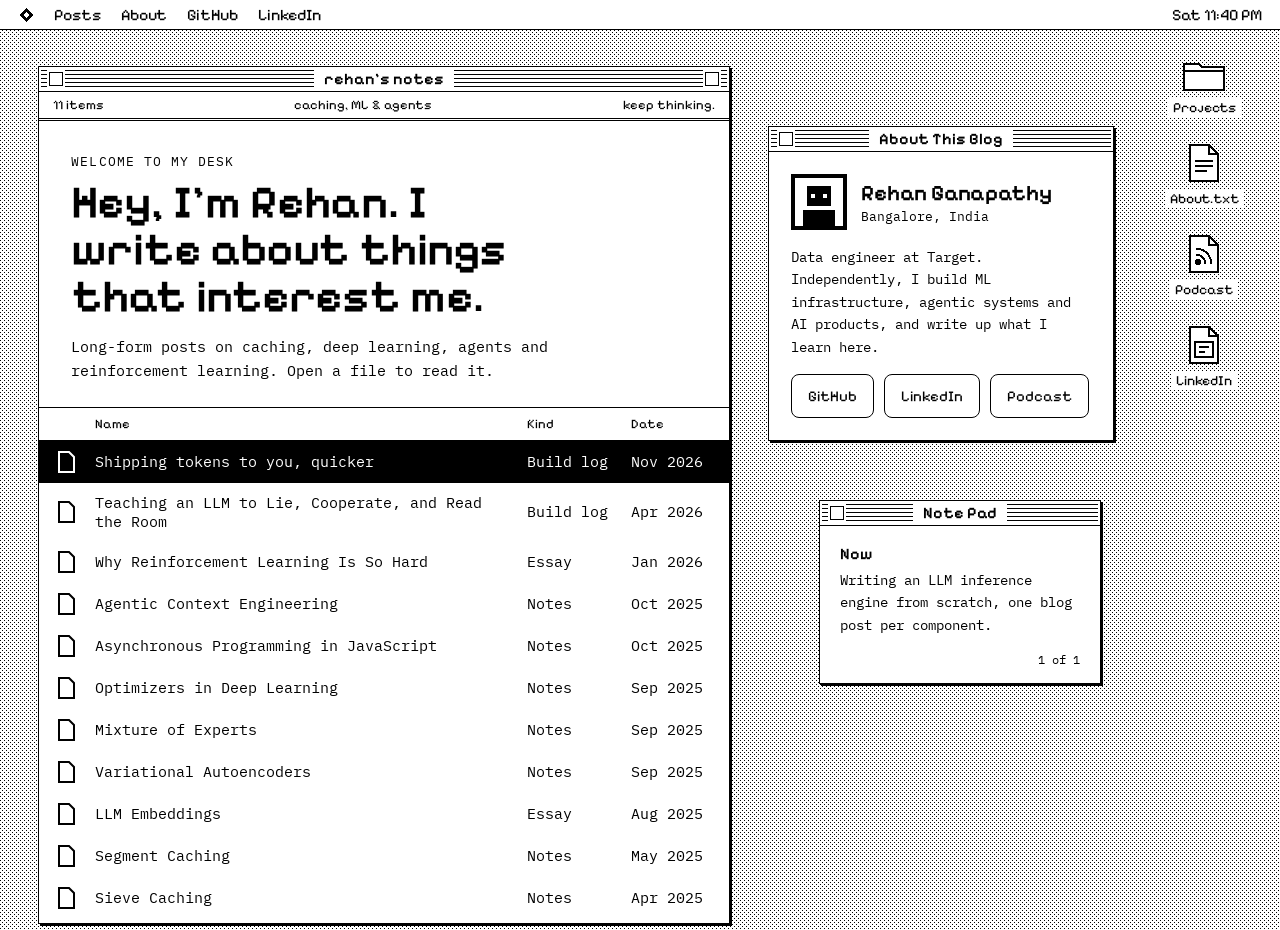
==== commit 33fa8764: "Retitle inference engine post: "Shipping tokens to you, quicker" Co-Authored-By: Claude Opus 5.5 <no" ====
--- a/index.html
+++ b/index.html
@@ -65,7 +65,7 @@
       </div>
       <a href="/posts/inference-engine.html" class="m-row m-cols" aria-current="true">
         <svg width="18" height="22" viewBox="0 0 18 22" aria-hidden="true"><path d="M2 1 H12 L17 6 V21 H2 Z" fill="none" stroke-width="2"></path></svg>
-        <span>Building an LLM inference engine from scratch</span>
+        <span>Shipping tokens to you, quicker</span>
         <span class="m-meta">Build log</span>
         <time class="m-meta" datetime="2026-11-09">Nov 2026</time>
       </a>
